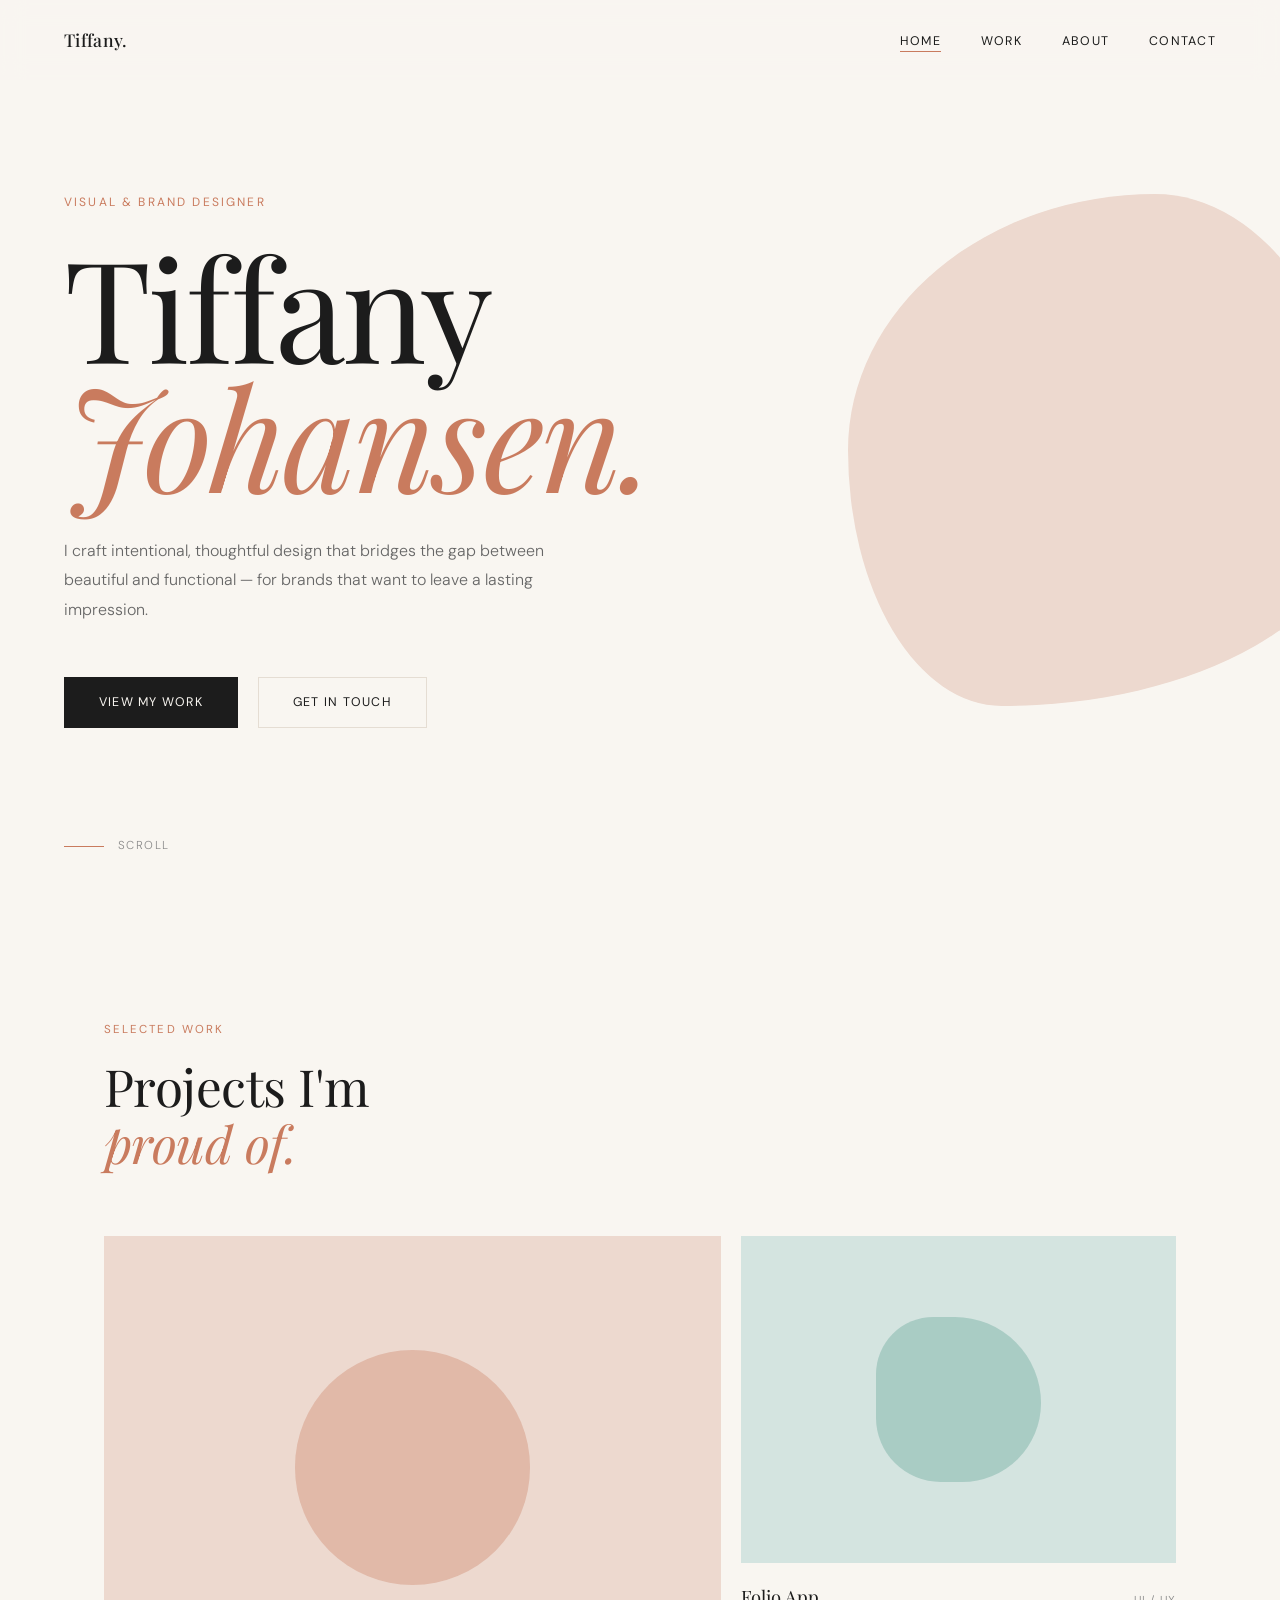
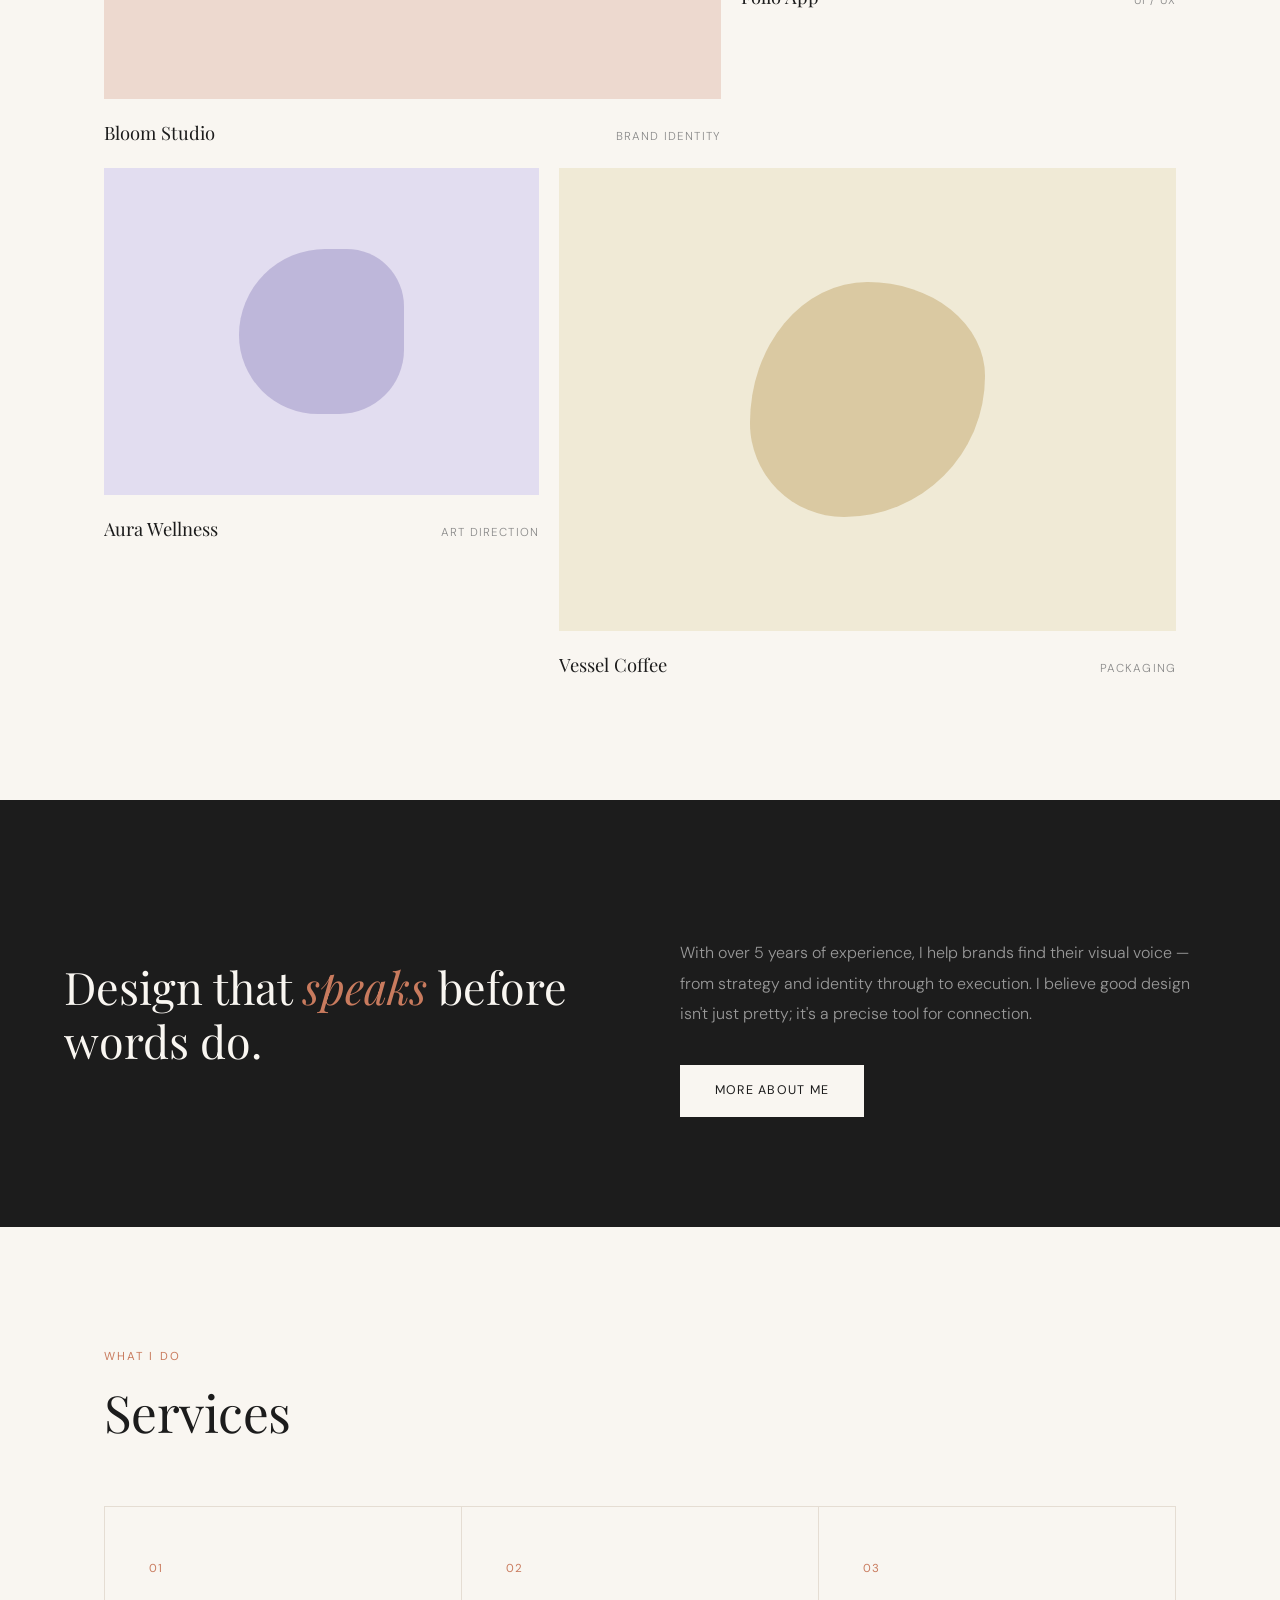
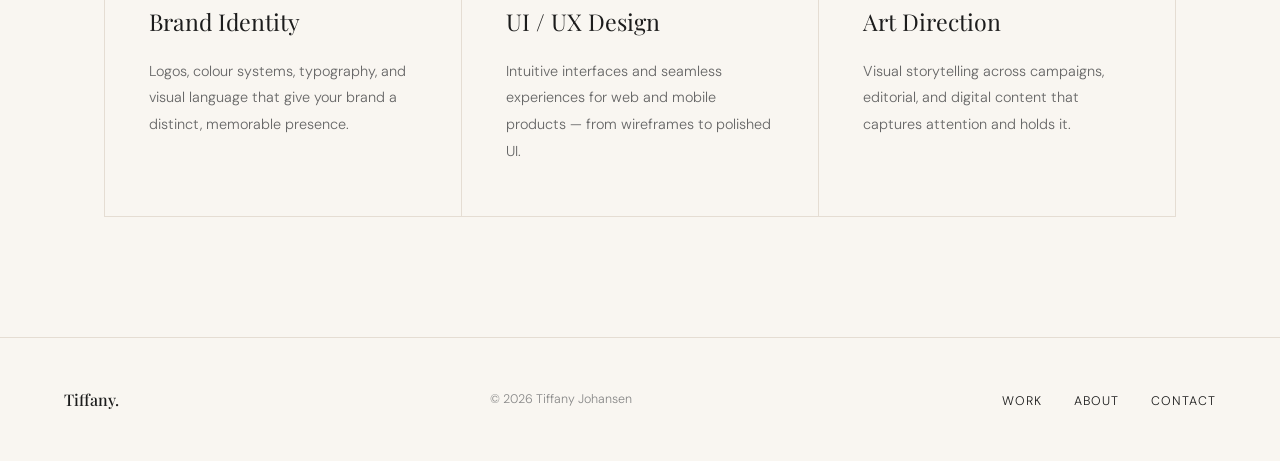
==== index.html @ bf790b62 "first commit" ====
<!DOCTYPE html>
<html lang="en">
<head>
  <meta charset="UTF-8">
  <meta name="viewport" content="width=device-width, initial-scale=1.0">
  <title>Tiffany — Designer</title>
  <link rel="preconnect" href="https://fonts.googleapis.com">
  <link rel="preconnect" href="https://fonts.gstatic.com" crossorigin>
  <link href="https://fonts.googleapis.com/css2?family=Playfair+Display:ital,wght@0,400;0,500;0,700;1,400&family=DM+Sans:opsz,wght@9..40,300;9..40,400;9..40,500&display=swap" rel="stylesheet">
  <link rel="stylesheet" href="css/style.css">
</head>
<body>

  <!-- NAV -->
  <nav>
    <a href="index.html" class="nav-logo">Tiffany.</a>
    <ul class="nav-links">
      <li><a href="index.html" class="active">Home</a></li>
      <li><a href="work.html">Work</a></li>
      <li><a href="about.html">About</a></li>
      <li><a href="contact.html">Contact</a></li>
    </ul>
  </nav>

  <!-- HERO -->
  <section class="hero">
    <span class="hero-eyebrow">Visual &amp; Brand Designer</span>
    <h1 class="hero-title">
      Tiffany<br>
      <em>Johansen.</em>
    </h1>
    <p class="hero-subtitle">
      I craft intentional, thoughtful design that bridges the gap
      between beautiful and functional — for brands that want to
      leave a lasting impression.
    </p>
    <div class="hero-cta">
      <a href="work.html" class="btn">View My Work</a>
      <a href="contact.html" class="btn btn-ghost">Get In Touch</a>
    </div>
    <div class="hero-blob" aria-hidden="true"></div>
    <div class="scroll-hint" aria-hidden="true">
      <span class="scroll-line"></span>
      Scroll
    </div>
  </section>

  <!-- FEATURED WORK -->
  <section class="section">
    <p class="section-label">Selected Work</p>
    <h2 class="section-title">
      Projects I'm<br>
      <em>proud of.</em>
    </h2>

    <div class="work-grid">

      <a href="work.html" class="work-card">
        <div class="work-card-thumb">
          <div class="thumb-inner">
            <div class="thumb-shape"></div>
          </div>
          <div class="thumb-overlay"></div>
        </div>
        <div class="work-card-info">
          <span class="work-card-name">Bloom Studio</span>
          <span class="work-card-cat">Brand Identity</span>
        </div>
      </a>

      <a href="work.html" class="work-card">
        <div class="work-card-thumb">
          <div class="thumb-inner">
            <div class="thumb-shape"></div>
          </div>
          <div class="thumb-overlay"></div>
        </div>
        <div class="work-card-info">
          <span class="work-card-name">Folio App</span>
          <span class="work-card-cat">UI / UX</span>
        </div>
      </a>

      <a href="work.html" class="work-card">
        <div class="work-card-thumb">
          <div class="thumb-inner">
            <div class="thumb-shape"></div>
          </div>
          <div class="thumb-overlay"></div>
        </div>
        <div class="work-card-info">
          <span class="work-card-name">Aura Wellness</span>
          <span class="work-card-cat">Art Direction</span>
        </div>
      </a>

      <a href="work.html" class="work-card">
        <div class="work-card-thumb">
          <div class="thumb-inner">
            <div class="thumb-shape"></div>
          </div>
          <div class="thumb-overlay"></div>
        </div>
        <div class="work-card-info">
          <span class="work-card-name">Vessel Coffee</span>
          <span class="work-card-cat">Packaging</span>
        </div>
      </a>

    </div>
  </section>

  <!-- ABOUT STRIP -->
  <div class="about-strip">
    <div class="about-strip-inner">
      <h2>Design that <em>speaks</em> before words do.</h2>
      <div>
        <p>
          With over 5 years of experience, I help brands find their visual
          voice — from strategy and identity through to execution. I believe
          good design isn't just pretty; it's a precise tool for connection.
        </p>
        <a href="about.html" class="btn">More About Me</a>
      </div>
    </div>
  </div>

  <!-- SERVICES -->
  <section class="section">
    <p class="section-label">What I Do</p>
    <h2 class="section-title">Services</h2>

    <div class="services-grid">
      <div class="service-item">
        <p class="service-num">01</p>
        <h3 class="service-name">Brand Identity</h3>
        <p class="service-desc">
          Logos, colour systems, typography, and visual language
          that give your brand a distinct, memorable presence.
        </p>
      </div>
      <div class="service-item">
        <p class="service-num">02</p>
        <h3 class="service-name">UI / UX Design</h3>
        <p class="service-desc">
          Intuitive interfaces and seamless experiences for web
          and mobile products — from wireframes to polished UI.
        </p>
      </div>
      <div class="service-item">
        <p class="service-num">03</p>
        <h3 class="service-name">Art Direction</h3>
        <p class="service-desc">
          Visual storytelling across campaigns, editorial, and
          digital content that captures attention and holds it.
        </p>
      </div>
    </div>
  </section>

  <!-- FOOTER -->
  <footer>
    <a href="index.html" class="footer-logo">Tiffany.</a>
    <span class="footer-copy">&copy; 2026 Tiffany Johansen</span>
    <ul class="footer-links">
      <li><a href="work.html">Work</a></li>
      <li><a href="about.html">About</a></li>
      <li><a href="contact.html">Contact</a></li>
    </ul>
  </footer>

</body>
</html>
---- css/style.css ----
/* =========================================
   Tiffany — Designer · Global Styles
   ========================================= */

*, *::before, *::after {
  box-sizing: border-box;
  margin: 0;
  padding: 0;
}

:root {
  --bg:           #F9F6F1;
  --text:         #1C1C1C;
  --text-muted:   #888;
  --accent:       #C97B5E;
  --accent-light: #EDD9CF;
  --border:       #E5DDD3;

  --font-serif: 'Playfair Display', Georgia, serif;
  --font-sans:  'DM Sans', system-ui, -apple-system, sans-serif;

  --nav-h: 80px;
  --max-w: 1200px;
  --pad:   clamp(24px, 5vw, 80px);
}

html { scroll-behavior: smooth; }

body {
  background: var(--bg);
  color: var(--text);
  font-family: var(--font-sans);
  font-weight: 300;
  line-height: 1.7;
  -webkit-font-smoothing: antialiased;
}

/* ---- NAVIGATION ---- */
nav {
  position: fixed;
  inset: 0 0 auto 0;
  height: var(--nav-h);
  display: flex;
  align-items: center;
  justify-content: space-between;
  padding: 0 var(--pad);
  z-index: 100;
  background: rgba(249, 246, 241, 0.9);
  backdrop-filter: blur(12px);
  -webkit-backdrop-filter: blur(12px);
  border-bottom: 1px solid transparent;
  transition: border-color 0.3s;
}

.nav-logo {
  font-family: var(--font-serif);
  font-size: 1.1rem;
  font-weight: 500;
  color: var(--text);
  text-decoration: none;
  letter-spacing: 0.02em;
}

.nav-links {
  display: flex;
  gap: 40px;
  list-style: none;
}

.nav-links a {
  color: var(--text);
  text-decoration: none;
  font-size: 0.78rem;
  font-weight: 400;
  letter-spacing: 0.1em;
  text-transform: uppercase;
  position: relative;
  padding-bottom: 3px;
}

.nav-links a::after {
  content: '';
  position: absolute;
  bottom: 0;
  left: 0;
  width: 0;
  height: 1px;
  background: var(--accent);
  transition: width 0.3s ease;
}

.nav-links a:hover::after,
.nav-links a.active::after { width: 100%; }

/* ---- HERO ---- */
.hero {
  min-height: 100vh;
  display: flex;
  flex-direction: column;
  justify-content: center;
  padding: calc(var(--nav-h) + 40px) var(--pad) 100px;
  position: relative;
  overflow: hidden;
}

.hero-eyebrow {
  font-size: 0.75rem;
  letter-spacing: 0.18em;
  text-transform: uppercase;
  color: var(--accent);
  margin-bottom: 28px;
  font-weight: 400;
  animation: fadeInUp 0.8s ease both;
  animation-delay: 0.15s;
}

.hero-title {
  font-family: var(--font-serif);
  font-size: clamp(4.5rem, 11vw, 10rem);
  font-weight: 400;
  line-height: 0.92;
  letter-spacing: -0.02em;
  margin-bottom: 36px;
  animation: fadeInUp 0.8s ease both;
  animation-delay: 0.3s;
}

.hero-title em {
  font-style: italic;
  color: var(--accent);
}

.hero-subtitle {
  max-width: 480px;
  font-size: 1rem;
  color: #666;
  line-height: 1.85;
  margin-bottom: 52px;
  animation: fadeInUp 0.8s ease both;
  animation-delay: 0.45s;
}

.hero-cta {
  display: flex;
  gap: 20px;
  align-items: center;
  animation: fadeInUp 0.8s ease both;
  animation-delay: 0.6s;
}

/* ---- BUTTONS ---- */
.btn {
  display: inline-block;
  padding: 14px 34px;
  background: var(--text);
  color: var(--bg);
  text-decoration: none;
  font-size: 0.78rem;
  font-weight: 400;
  letter-spacing: 0.1em;
  text-transform: uppercase;
  transition: background 0.25s ease, color 0.25s ease, transform 0.2s ease;
  border: 1px solid var(--text);
}

.btn:hover {
  background: var(--accent);
  border-color: var(--accent);
  transform: translateY(-1px);
}

.btn-ghost {
  background: transparent;
  color: var(--text);
  border: 1px solid var(--border);
}

.btn-ghost:hover {
  background: var(--text);
  color: var(--bg);
  border-color: var(--text);
}

/* ---- HERO BLOB ---- */
.hero-blob {
  position: absolute;
  right: -80px;
  top: 50%;
  transform: translateY(-50%);
  width: clamp(300px, 40vw, 560px);
  aspect-ratio: 1;
  background: var(--accent-light);
  border-radius: 60% 40% 70% 30% / 50% 60% 40% 50%;
  animation: morph 12s ease-in-out infinite, fadeIn 1.2s ease both 0.8s;
  opacity: 0;
  z-index: -1;
}

.scroll-hint {
  position: absolute;
  bottom: 44px;
  left: var(--pad);
  display: flex;
  align-items: center;
  gap: 14px;
  font-size: 0.72rem;
  letter-spacing: 0.12em;
  text-transform: uppercase;
  color: var(--text-muted);
  animation: fadeIn 1s ease both;
  animation-delay: 1.1s;
}

.scroll-line {
  width: 40px;
  height: 1px;
  background: var(--accent);
  animation: pulseWidth 2s ease-in-out infinite;
}

/* ---- SECTION BASE ---- */
.section {
  padding: 120px var(--pad);
  max-width: var(--max-w);
  margin: 0 auto;
}

.section-label {
  font-size: 0.72rem;
  letter-spacing: 0.18em;
  text-transform: uppercase;
  color: var(--accent);
  margin-bottom: 18px;
  font-weight: 400;
}

.section-title {
  font-family: var(--font-serif);
  font-size: clamp(2.2rem, 4vw, 3.6rem);
  font-weight: 400;
  line-height: 1.12;
  letter-spacing: -0.01em;
  margin-bottom: 64px;
}

.section-title em {
  font-style: italic;
  color: var(--accent);
}

/* ---- FEATURED WORK GRID ---- */
.work-grid {
  display: grid;
  grid-template-columns: repeat(12, 1fr);
  gap: 20px;
}

.work-card {
  display: block;
  text-decoration: none;
  color: var(--text);
  overflow: hidden;
}

.work-card:nth-child(1) { grid-column: span 7; }
.work-card:nth-child(2) { grid-column: span 5; }
.work-card:nth-child(3) { grid-column: span 5; }
.work-card:nth-child(4) { grid-column: span 7; }

.work-card-thumb {
  aspect-ratio: 4 / 3;
  width: 100%;
  overflow: hidden;
  position: relative;
}

.work-card:nth-child(1) .work-card-thumb { background: #EDD9CF; }
.work-card:nth-child(2) .work-card-thumb { background: #D4E4E0; }
.work-card:nth-child(3) .work-card-thumb { background: #E2DDF0; }
.work-card:nth-child(4) .work-card-thumb { background: #F0EAD6; }

.thumb-inner {
  position: absolute;
  inset: 0;
  display: flex;
  align-items: center;
  justify-content: center;
  transition: transform 0.5s cubic-bezier(0.25, 0.46, 0.45, 0.94);
}

.work-card:hover .thumb-inner { transform: scale(1.05); }

.thumb-shape {
  width: 38%;
  aspect-ratio: 1;
  opacity: 0.35;
}

.work-card:nth-child(1) .thumb-shape { background: var(--accent);       border-radius: 50%; }
.work-card:nth-child(2) .thumb-shape { background: #5A9E8F;              border-radius: 40% 60% 55% 45%; }
.work-card:nth-child(3) .thumb-shape { background: #7B6FB0;              border-radius: 60% 40% 45% 55%; }
.work-card:nth-child(4) .thumb-shape { background: #B08A40;              border-radius: 50% 50% 60% 40% / 60% 40% 60% 40%; }

.thumb-overlay {
  position: absolute;
  inset: 0;
  background: rgba(28, 28, 28, 0);
  transition: background 0.4s ease;
}

.work-card:hover .thumb-overlay { background: rgba(28, 28, 28, 0.08); }

.work-card-info {
  padding: 18px 0 0;
  display: flex;
  justify-content: space-between;
  align-items: baseline;
}

.work-card-name {
  font-family: var(--font-serif);
  font-size: 1.15rem;
  font-weight: 400;
}

.work-card-cat {
  font-size: 0.72rem;
  letter-spacing: 0.1em;
  text-transform: uppercase;
  color: var(--text-muted);
}

/* ---- ABOUT STRIP (home) ---- */
.about-strip {
  background: var(--text);
  color: var(--bg);
  padding: 110px var(--pad);
}

.about-strip-inner {
  max-width: var(--max-w);
  margin: 0 auto;
  display: grid;
  grid-template-columns: 1fr 1fr;
  gap: 80px;
  align-items: center;
}

.about-strip h2 {
  font-family: var(--font-serif);
  font-size: clamp(2rem, 3.5vw, 3rem);
  font-weight: 400;
  line-height: 1.2;
}

.about-strip h2 em {
  font-style: italic;
  color: var(--accent);
}

.about-strip p {
  color: #999;
  line-height: 1.9;
  margin: 28px 0 36px;
}

.about-strip .btn {
  background: var(--bg);
  color: var(--text);
  border-color: var(--bg);
}

.about-strip .btn:hover {
  background: var(--accent);
  color: var(--bg);
  border-color: var(--accent);
}

/* ---- SERVICES ---- */
.services-grid {
  display: grid;
  grid-template-columns: repeat(3, 1fr);
  gap: 1px;
  background: var(--border);
  border: 1px solid var(--border);
}

.service-item {
  background: var(--bg);
  padding: 52px 44px;
  transition: background 0.3s ease;
}

.service-item:hover { background: var(--accent-light); }

.service-num {
  font-size: 0.72rem;
  color: var(--accent);
  letter-spacing: 0.12em;
  margin-bottom: 24px;
  font-weight: 400;
}

.service-name {
  font-family: var(--font-serif);
  font-size: 1.45rem;
  font-weight: 400;
  margin-bottom: 16px;
}

.service-desc {
  font-size: 0.9rem;
  color: #666;
  line-height: 1.85;
}

/* ---- FOOTER ---- */
footer {
  padding: 48px var(--pad);
  border-top: 1px solid var(--border);
  display: flex;
  justify-content: space-between;
  align-items: center;
  flex-wrap: wrap;
  gap: 20px;
}

.footer-logo {
  font-family: var(--font-serif);
  font-size: 1rem;
  font-weight: 500;
  color: var(--text);
  text-decoration: none;
}

.footer-copy {
  font-size: 0.78rem;
  color: var(--text-muted);
}

.footer-links {
  display: flex;
  gap: 32px;
  list-style: none;
}

.footer-links a {
  color: var(--text);
  text-decoration: none;
  font-size: 0.78rem;
  letter-spacing: 0.08em;
  text-transform: uppercase;
  transition: color 0.2s;
}

.footer-links a:hover { color: var(--accent); }

/* ---- PAGE HEADER (inner pages) ---- */
.page-header {
  padding: calc(var(--nav-h) + 80px) var(--pad) 72px;
  border-bottom: 1px solid var(--border);
}

.page-header-inner {
  max-width: var(--max-w);
  margin: 0 auto;
}

.page-header-label {
  font-size: 0.72rem;
  letter-spacing: 0.18em;
  text-transform: uppercase;
  color: var(--accent);
  margin-bottom: 18px;
}

.page-header-title {
  font-family: var(--font-serif);
  font-size: clamp(3rem, 7vw, 5.5rem);
  font-weight: 400;
  line-height: 1.0;
  letter-spacing: -0.02em;
}

.page-header-title em {
  font-style: italic;
  color: var(--accent);
}

/* ---- WORK PAGE ---- */
.work-full-section {
  padding: 80px var(--pad) 120px;
  max-width: var(--max-w);
  margin: 0 auto;
}

.work-full-grid {
  display: grid;
  grid-template-columns: repeat(12, 1fr);
  gap: 20px;
}

.work-full-card {
  display: block;
  text-decoration: none;
  color: var(--text);
}

.work-full-card:nth-child(1)  { grid-column: span 7; }
.work-full-card:nth-child(2)  { grid-column: span 5; }
.work-full-card:nth-child(3)  { grid-column: span 4; }
.work-full-card:nth-child(4)  { grid-column: span 8; }
.work-full-card:nth-child(5)  { grid-column: span 6; }
.work-full-card:nth-child(6)  { grid-column: span 6; }

.work-full-card .work-card-thumb { aspect-ratio: 4 / 3; }

.work-full-card:nth-child(1) .work-card-thumb  { background: #EDD9CF; }
.work-full-card:nth-child(2) .work-card-thumb  { background: #D4E4E0; }
.work-full-card:nth-child(3) .work-card-thumb  { background: #E2DDF0; }
.work-full-card:nth-child(4) .work-card-thumb  { background: #F0EAD6; }
.work-full-card:nth-child(5) .work-card-thumb  { background: #DCE8D4; }
.work-full-card:nth-child(6) .work-card-thumb  { background: #F0D6D6; }

.work-full-card:nth-child(1) .thumb-shape  { background: var(--accent);  border-radius: 50%; }
.work-full-card:nth-child(2) .thumb-shape  { background: #5A9E8F;         border-radius: 40% 60% 55% 45%; }
.work-full-card:nth-child(3) .thumb-shape  { background: #7B6FB0;         border-radius: 60% 40% 45% 55%; }
.work-full-card:nth-child(4) .thumb-shape  { background: #B08A40;         border-radius: 50% 50% 60% 40%; }
.work-full-card:nth-child(5) .thumb-shape  { background: #5A8F5A;         border-radius: 45% 55% 50% 50%; }
.work-full-card:nth-child(6) .thumb-shape  { background: #B05A5A;         border-radius: 55% 45% 40% 60%; }

.work-filter {
  display: flex;
  gap: 8px;
  margin-bottom: 56px;
  flex-wrap: wrap;
}

.filter-btn {
  padding: 8px 22px;
  border: 1px solid var(--border);
  background: transparent;
  color: var(--text);
  font-family: var(--font-sans);
  font-size: 0.78rem;
  letter-spacing: 0.08em;
  text-transform: uppercase;
  cursor: pointer;
  transition: all 0.2s;
  font-weight: 400;
}

.filter-btn.active,
.filter-btn:hover {
  background: var(--text);
  color: var(--bg);
  border-color: var(--text);
}

/* ---- ABOUT PAGE ---- */
.about-layout {
  display: grid;
  grid-template-columns: 1fr 1fr;
  gap: 100px;
  padding: 100px var(--pad);
  max-width: var(--max-w);
  margin: 0 auto;
  align-items: start;
}

.about-visual {
  position: sticky;
  top: calc(var(--nav-h) + 40px);
}

.about-photo {
  aspect-ratio: 3 / 4;
  background: var(--accent-light);
  border-radius: 2px;
  position: relative;
  overflow: hidden;
}

.about-photo-inner {
  position: absolute;
  inset: 0;
  display: flex;
  align-items: center;
  justify-content: center;
}

.about-photo-shape {
  width: 55%;
  aspect-ratio: 1;
  background: var(--accent);
  border-radius: 30% 70% 60% 40% / 50% 40% 60% 50%;
  opacity: 0.22;
  animation: morph 14s ease-in-out infinite;
}

.about-photo-label {
  position: absolute;
  bottom: 28px;
  left: 28px;
  font-family: var(--font-serif);
  font-size: 1.1rem;
  font-style: italic;
  color: var(--accent);
}

.about-text h2 {
  font-family: var(--font-serif);
  font-size: clamp(1.8rem, 3vw, 2.6rem);
  font-weight: 400;
  line-height: 1.2;
  margin-bottom: 28px;
}

.about-text h2 em {
  font-style: italic;
  color: var(--accent);
}

.about-text p {
  color: #555;
  line-height: 1.9;
  margin-bottom: 22px;
  font-size: 0.98rem;
}

.divider {
  width: 40px;
  height: 1px;
  background: var(--accent);
  margin: 40px 0;
}

.skills-list { margin-top: 8px; }

.skill-row {
  display: flex;
  justify-content: space-between;
  align-items: center;
  padding: 16px 0;
  border-bottom: 1px solid var(--border);
  font-size: 0.9rem;
}

.skill-row:first-child { border-top: 1px solid var(--border); }

.skill-name { font-weight: 400; }

.skill-tag {
  font-size: 0.68rem;
  letter-spacing: 0.1em;
  text-transform: uppercase;
  color: var(--accent);
  border: 1px solid var(--accent-light);
  padding: 3px 10px;
}

.values-grid {
  display: grid;
  grid-template-columns: 1fr 1fr;
  gap: 24px;
  margin-top: 40px;
}

.value-item {
  padding: 24px;
  border: 1px solid var(--border);
  transition: border-color 0.2s, background 0.2s;
}

.value-item:hover {
  border-color: var(--accent);
  background: var(--accent-light);
}

.value-title {
  font-family: var(--font-serif);
  font-size: 1.05rem;
  margin-bottom: 8px;
}

.value-desc {
  font-size: 0.85rem;
  color: #666;
  line-height: 1.7;
}

/* ---- CONTACT PAGE ---- */
.contact-layout {
  display: grid;
  grid-template-columns: 1fr 1fr;
  gap: 100px;
  padding: 100px var(--pad);
  max-width: var(--max-w);
  margin: 0 auto;
  align-items: start;
}

.contact-text h2 {
  font-family: var(--font-serif);
  font-size: clamp(2rem, 3.5vw, 2.8rem);
  font-weight: 400;
  line-height: 1.2;
  margin-bottom: 28px;
}

.contact-text h2 em {
  font-style: italic;
  color: var(--accent);
}

.contact-text p {
  color: #555;
  line-height: 1.9;
  font-size: 0.98rem;
  margin-bottom: 52px;
}

.contact-links {
  list-style: none;
  display: flex;
  flex-direction: column;
  gap: 0;
  border-top: 1px solid var(--border);
}

.contact-links li {
  border-bottom: 1px solid var(--border);
}

.contact-links li a {
  display: flex;
  align-items: center;
  gap: 20px;
  padding: 22px 0;
  color: var(--text);
  text-decoration: none;
  font-size: 0.98rem;
  transition: color 0.2s, padding-left 0.25s;
}

.contact-links li a:hover {
  color: var(--accent);
  padding-left: 8px;
}

.link-label {
  font-size: 0.68rem;
  letter-spacing: 0.12em;
  text-transform: uppercase;
  color: var(--text-muted);
  width: 80px;
  flex-shrink: 0;
  transition: color 0.2s;
}

.contact-links li a:hover .link-label { color: var(--accent); }

.contact-visual {
  position: sticky;
  top: calc(var(--nav-h) + 40px);
  aspect-ratio: 1;
  background: var(--accent-light);
  border-radius: 2px;
  overflow: hidden;
  display: flex;
  align-items: center;
  justify-content: center;
}

.contact-visual-word {
  font-family: var(--font-serif);
  font-size: clamp(4rem, 8vw, 7rem);
  font-weight: 400;
  font-style: italic;
  color: var(--accent);
  opacity: 0.35;
  text-align: center;
  line-height: 1.1;
  padding: 40px;
  user-select: none;
}

/* ---- ANIMATIONS ---- */
@keyframes fadeInUp {
  from { opacity: 0; transform: translateY(28px); }
  to   { opacity: 1; transform: translateY(0); }
}

@keyframes fadeIn {
  from { opacity: 0; }
  to   { opacity: 1; }
}

@keyframes morph {
  0%,100% { border-radius: 60% 40% 70% 30% / 50% 60% 40% 50%; }
  25%     { border-radius: 40% 60% 30% 70% / 60% 40% 60% 40%; }
  50%     { border-radius: 50% 50% 60% 40% / 40% 70% 30% 60%; }
  75%     { border-radius: 70% 30% 50% 50% / 50% 40% 60% 50%; }
}

@keyframes pulseWidth {
  0%,100% { width: 40px; }
  50%     { width: 64px; }
}

/* ---- RESPONSIVE ---- */
@media (max-width: 900px) {
  .work-card:nth-child(n)     { grid-column: span 12; }
  .work-full-card:nth-child(n){ grid-column: span 12; }
  .services-grid              { grid-template-columns: 1fr; }
  .about-strip-inner          { grid-template-columns: 1fr; gap: 40px; }
  .about-layout               { grid-template-columns: 1fr; }
  .about-visual               { position: static; }
  .contact-layout             { grid-template-columns: 1fr; }
  .contact-visual             { display: none; }
  .nav-links                  { gap: 24px; }
}

@media (max-width: 600px) {
  .hero-title { font-size: clamp(3.5rem, 18vw, 5rem); }
  .hero-blob  { display: none; }
  footer      { flex-direction: column; align-items: flex-start; gap: 12px; }
  .footer-links { gap: 20px; }
}
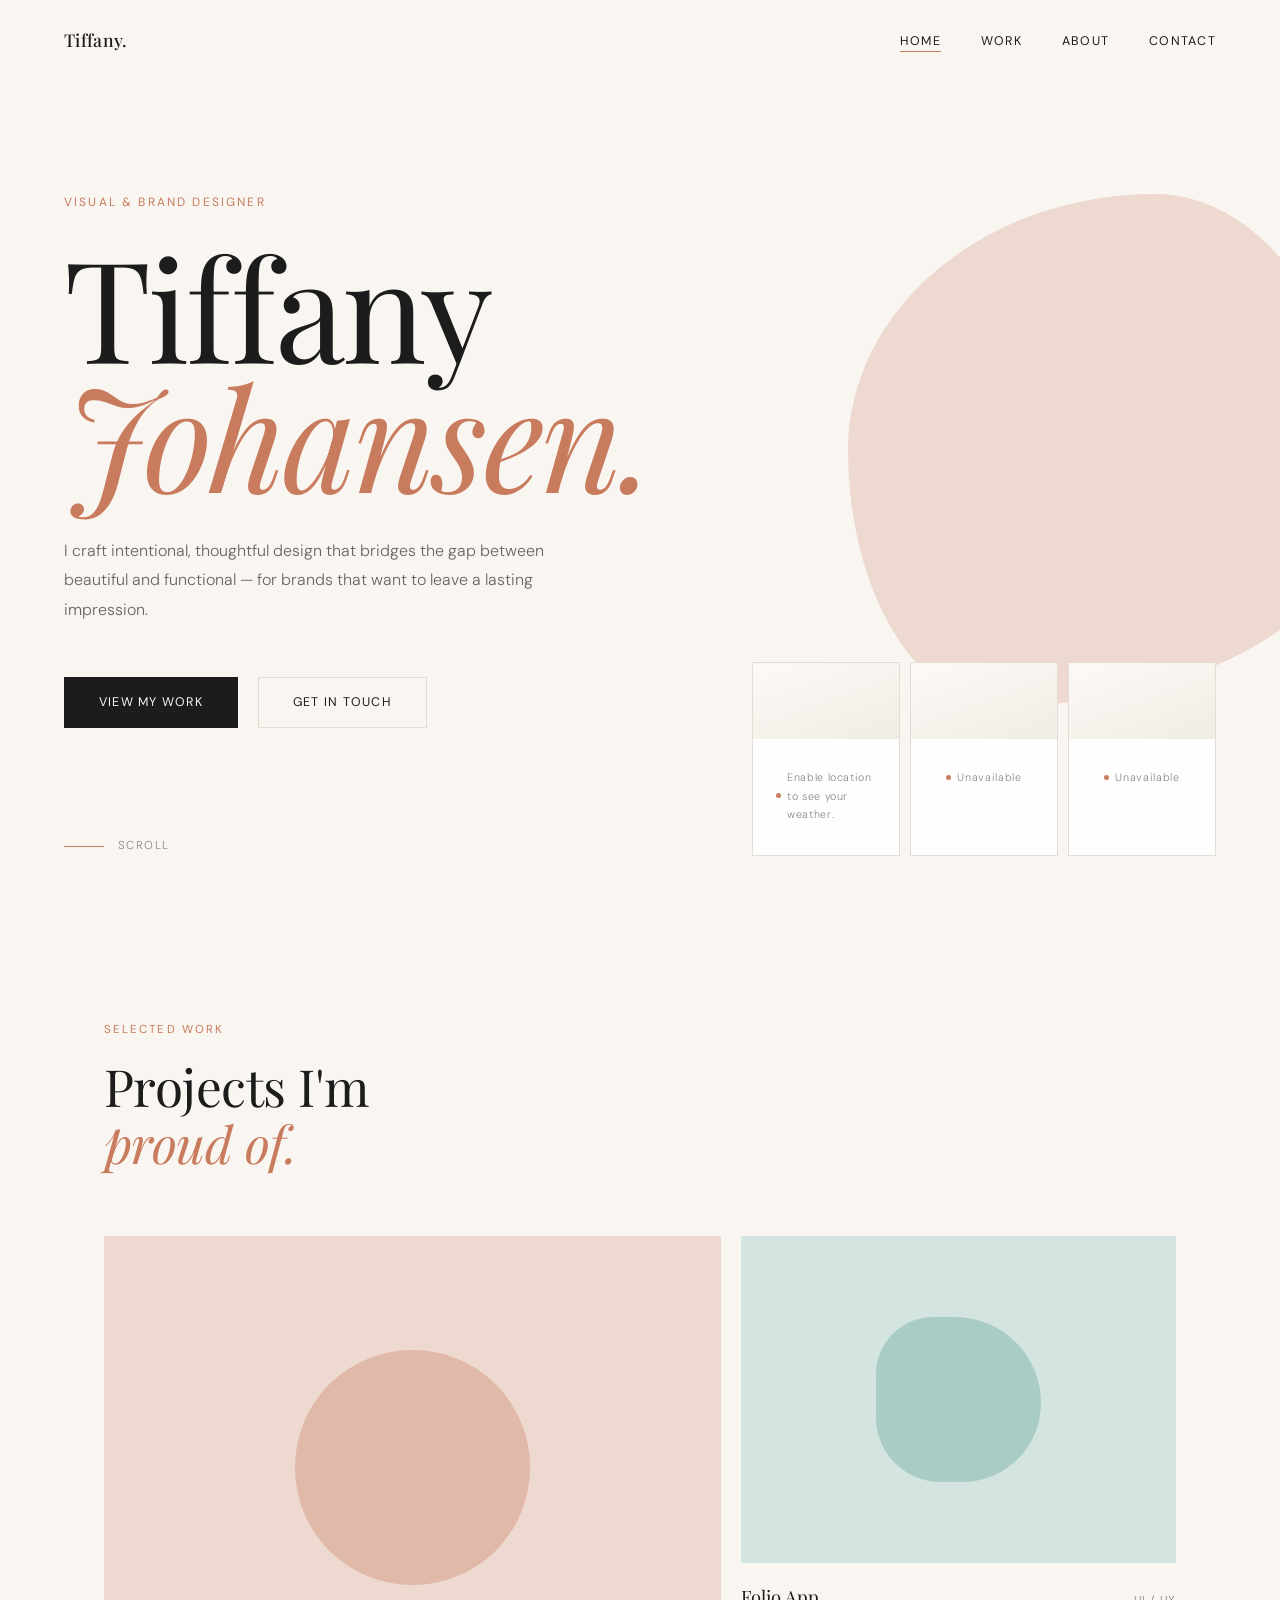
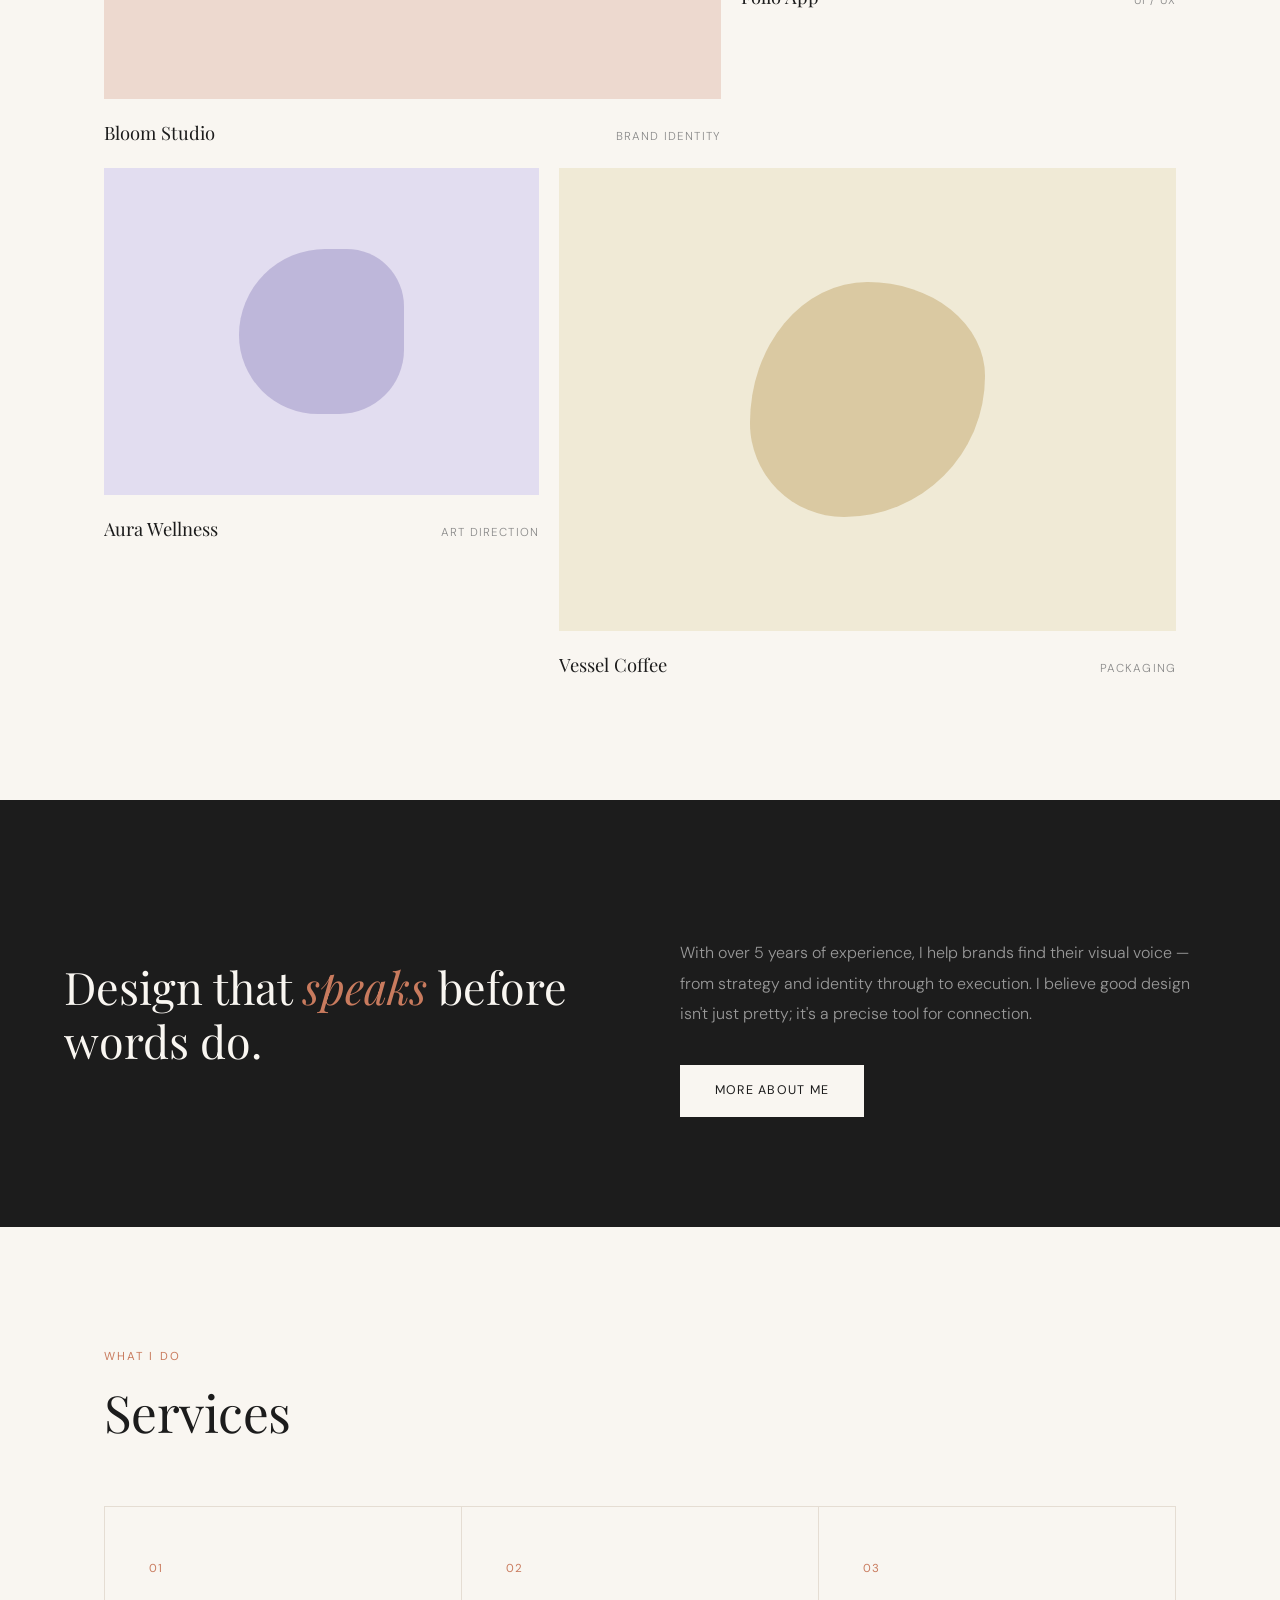
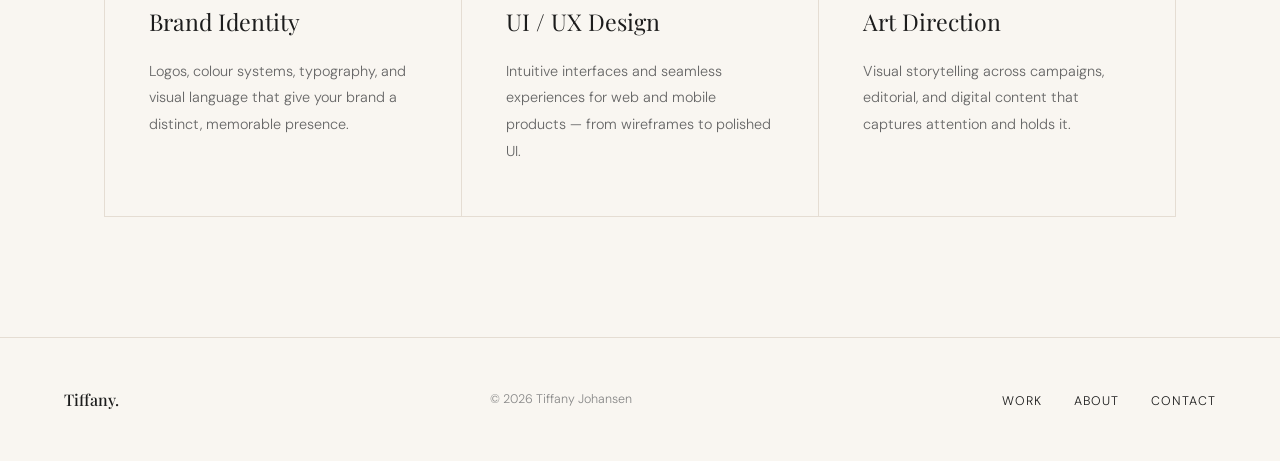
==== commit 034fc348: "Add weather cluster feature with dynamic weather cards" ====
--- a/index.html
+++ b/index.html
@@ -8,6 +8,303 @@
   <link rel="preconnect" href="https://fonts.gstatic.com" crossorigin>
   <link href="https://fonts.googleapis.com/css2?family=Playfair+Display:ital,wght@0,400;0,500;0,700;1,400&family=DM+Sans:opsz,wght@9..40,300;9..40,400;9..40,500&display=swap" rel="stylesheet">
   <link rel="stylesheet" href="css/style.css">
+  <style>
+    /* ─── WEATHER CLUSTER ─── */
+    .weather-cluster {
+      position: absolute;
+      bottom: 44px;
+      right: var(--pad);
+      display: flex;
+      gap: 10px;
+      z-index: 2;
+    }
+
+    .weather-card {
+      background: rgba(255, 255, 255, 0.88);
+      backdrop-filter: blur(12px);
+      -webkit-backdrop-filter: blur(12px);
+      border: 1px solid var(--border);
+      width: 148px;
+      flex-shrink: 0;
+      overflow: hidden;
+      animation: fadeInUp 0.7s ease both;
+    }
+
+    .weather-cluster .weather-card:nth-child(1) { animation-delay: 1.20s; }
+    .weather-cluster .weather-card:nth-child(2) { animation-delay: 1.38s; }
+    .weather-cluster .weather-card:nth-child(3) { animation-delay: 1.55s; }
+
+    /* ─── SCENE ─── */
+    .wx-scene {
+      height: 76px;
+      position: relative;
+      overflow: hidden;
+      background: linear-gradient(160deg, #fdf9f5 0%, #f0ece5 100%);
+      transition: background 0.8s ease;
+    }
+
+    .wx-clear         .wx-scene { background: linear-gradient(160deg, #fff8e7 0%, #ffdb6e 100%); }
+    .wx-mainly-clear  .wx-scene { background: linear-gradient(160deg, #fff8e7 0%, #dff0ff 100%); }
+    .wx-partly-cloudy .wx-scene { background: linear-gradient(160deg, #eef5ff 0%, #d4e8ff 100%); }
+    .wx-overcast      .wx-scene { background: linear-gradient(160deg, #dedede 0%, #c4c4c4 100%); }
+    .wx-fog           .wx-scene { background: linear-gradient(160deg, #e2e2da 0%, #d4d4cc 100%); }
+    .wx-drizzle       .wx-scene { background: linear-gradient(160deg, #ddeeff 0%, #c0d8f4 100%); }
+    .wx-rain          .wx-scene { background: linear-gradient(160deg, #bcd4ec 0%, #9cbcd8 100%); }
+    .wx-heavy-rain    .wx-scene { background: linear-gradient(160deg, #9cb4cc 0%, #7c9cb8 100%); }
+    .wx-snow          .wx-scene { background: linear-gradient(160deg, #eaf4ff 0%, #d2e8ff 100%); }
+    .wx-heavy-snow    .wx-scene { background: linear-gradient(160deg, #dceeff 0%, #c0dcff 100%); }
+    .wx-thunder       .wx-scene { background: linear-gradient(160deg, #565664 0%, #3c3c4a 100%); }
+    .wx-freezing      .wx-scene { background: linear-gradient(160deg, #d8ecff 0%, #c0d8f4 100%); }
+
+    /* ─── DATA AREA ─── */
+    .wx-data { padding: 10px 13px 13px; }
+
+    .weather-temp {
+      font-family: var(--font-serif);
+      font-size: 1.85rem;
+      font-weight: 400;
+      line-height: 1;
+      color: var(--text);
+      letter-spacing: -0.02em;
+    }
+    .weather-unit {
+      font-family: var(--font-sans);
+      font-size: 0.8rem;
+      font-weight: 300;
+      color: var(--accent);
+      vertical-align: super;
+      margin-left: 1px;
+    }
+    .weather-condition {
+      font-size: 0.62rem;
+      letter-spacing: 0.09em;
+      text-transform: uppercase;
+      color: var(--text-muted);
+      margin-top: 5px;
+      white-space: nowrap;
+      overflow: hidden;
+      text-overflow: ellipsis;
+    }
+    .weather-location {
+      font-family: var(--font-serif);
+      font-style: italic;
+      font-size: 0.78rem;
+      color: var(--accent);
+      margin-top: 2px;
+      white-space: nowrap;
+      overflow: hidden;
+      text-overflow: ellipsis;
+    }
+    .weather-status {
+      font-size: 0.67rem;
+      color: var(--text-muted);
+      letter-spacing: 0.06em;
+      display: flex;
+      align-items: center;
+      gap: 6px;
+      justify-content: center;
+      padding: 19px 10px;
+    }
+    .weather-dot {
+      width: 5px; height: 5px;
+      border-radius: 50%;
+      background: var(--accent);
+      animation: wdot 1.4s ease-in-out infinite;
+      flex-shrink: 0;
+    }
+
+    /* ─── ALL SCENE ELEMENTS HIDDEN BY DEFAULT ─── */
+    .wx-sun, .wx-cloud, .wx-drop,
+    .wx-flake, .wx-fog, .wx-bolt, .wx-flash {
+      display: none;
+      position: absolute;
+    }
+
+    /* ══  CLEAR ══ */
+    .wx-clear .wx-sun { display: block; }
+    .wx-sun { width: 34px; height: 34px; top: 50%; left: 50%; transform: translate(-50%,-50%); }
+    .wx-sun-core {
+      width: 22px; height: 22px; border-radius: 50%; background: #FFBF3C;
+      position: absolute; top: 50%; left: 50%; transform: translate(-50%,-50%);
+      box-shadow: 0 0 0 4px rgba(255,191,60,.28), 0 0 0 9px rgba(255,191,60,.13), 0 0 16px 6px rgba(255,191,60,.18);
+      animation: sunGlow 2.5s ease-in-out infinite;
+    }
+    .wx-sun-ring {
+      width: 52px; height: 52px; border-radius: 50%;
+      border: 1.5px dashed rgba(255,191,60,.48);
+      position: absolute; top: 50%; left: 50%; transform: translate(-50%,-50%);
+      animation: spinSun 10s linear infinite;
+    }
+
+    /* ══  MAINLY CLEAR ══ */
+    .wx-mainly-clear .wx-sun,
+    .wx-mainly-clear .wx-c1 { display: block; }
+    .wx-mainly-clear .wx-sun { top: 36%; left: 26%; width: 28px; height: 28px; transform: translate(-50%,-50%); }
+    .wx-mainly-clear .wx-sun .wx-sun-core { width: 18px; height: 18px; }
+    .wx-mainly-clear .wx-sun .wx-sun-ring { width: 42px; height: 42px; }
+
+    /* ══  PARTLY CLOUDY ══ */
+    .wx-partly-cloudy .wx-sun,
+    .wx-partly-cloudy .wx-c1,
+    .wx-partly-cloudy .wx-c2 { display: block; }
+    .wx-partly-cloudy .wx-sun { top: 30%; left: 24%; width: 24px; height: 24px; transform: translate(-50%,-50%); opacity: 0.8; }
+    .wx-partly-cloudy .wx-sun .wx-sun-core { width: 16px; height: 16px; }
+    .wx-partly-cloudy .wx-sun .wx-sun-ring { width: 36px; height: 36px; }
+
+    /* ══  OVERCAST ══ */
+    .wx-overcast .wx-c1,
+    .wx-overcast .wx-c2,
+    .wx-overcast .wx-c3 { display: block; background: rgba(148,150,158,.88); }
+
+    /* ══  FOG ══ */
+    .wx-fog .wx-fg1, .wx-fog .wx-fg2,
+    .wx-fog .wx-fg3, .wx-fog .wx-fg4 { display: block; }
+
+    /* ══  DRIZZLE ══ */
+    .wx-drizzle .wx-c1,
+    .wx-drizzle .wx-dr1, .wx-drizzle .wx-dr2,
+    .wx-drizzle .wx-dr3, .wx-drizzle .wx-dr4 { display: block; }
+    .wx-drizzle .wx-drop { animation-duration: 1.7s; opacity: 0.55; height: 6px; }
+
+    /* ══  RAIN ══ */
+    .wx-rain .wx-c1, .wx-rain .wx-c2,
+    .wx-rain .wx-dr1, .wx-rain .wx-dr2, .wx-rain .wx-dr3,
+    .wx-rain .wx-dr4, .wx-rain .wx-dr5, .wx-rain .wx-dr6,
+    .wx-rain .wx-dr7 { display: block; }
+
+    /* ══  HEAVY RAIN ══ */
+    .wx-heavy-rain .wx-c1, .wx-heavy-rain .wx-c2,
+    .wx-heavy-rain .wx-dr1, .wx-heavy-rain .wx-dr2, .wx-heavy-rain .wx-dr3,
+    .wx-heavy-rain .wx-dr4, .wx-heavy-rain .wx-dr5, .wx-heavy-rain .wx-dr6,
+    .wx-heavy-rain .wx-dr7, .wx-heavy-rain .wx-dr8 { display: block; }
+    .wx-heavy-rain .wx-drop { animation-duration: 0.52s; height: 11px; width: 2px; opacity: 0.88; background: rgba(70,110,180,.88); }
+
+    /* ══  SNOW ══ */
+    .wx-snow .wx-c1,
+    .wx-snow .wx-fl1, .wx-snow .wx-fl2, .wx-snow .wx-fl3,
+    .wx-snow .wx-fl4, .wx-snow .wx-fl5, .wx-snow .wx-fl6 { display: block; }
+
+    /* ══  HEAVY SNOW ══ */
+    .wx-heavy-snow .wx-c1, .wx-heavy-snow .wx-c2,
+    .wx-heavy-snow .wx-fl1, .wx-heavy-snow .wx-fl2, .wx-heavy-snow .wx-fl3,
+    .wx-heavy-snow .wx-fl4, .wx-heavy-snow .wx-fl5, .wx-heavy-snow .wx-fl6 { display: block; }
+    .wx-heavy-snow .wx-dr1,
+    .wx-heavy-snow .wx-dr2 { display: block; opacity: 0.32; animation-duration: 1.4s; height: 5px; }
+
+    /* ══  THUNDERSTORM ══ */
+    .wx-thunder .wx-c1, .wx-thunder .wx-c2,
+    .wx-thunder .wx-bolt, .wx-thunder .wx-flash,
+    .wx-thunder .wx-dr1, .wx-thunder .wx-dr2, .wx-thunder .wx-dr3 { display: block; }
+    .wx-thunder .wx-c1,
+    .wx-thunder .wx-c2 { background: rgba(58,60,72,.92); }
+    .wx-thunder .wx-drop { background: rgba(90,120,175,.7); animation-duration: 0.7s; }
+
+    /* ══  FREEZING ══ */
+    .wx-freezing .wx-c1,
+    .wx-freezing .wx-dr1, .wx-freezing .wx-dr2, .wx-freezing .wx-dr3,
+    .wx-freezing .wx-fl1, .wx-freezing .wx-fl2, .wx-freezing .wx-fl3 { display: block; }
+    .wx-freezing .wx-drop  { animation-duration: 1.1s; background: rgba(120,158,210,.7); }
+    .wx-freezing .wx-flake { animation-duration: 2.2s; background: rgba(158,196,238,.85); }
+
+    /* ─── CLOUD SHAPES ─── */
+    .wx-cloud { height: 16px; border-radius: 30px; background: rgba(234,234,234,.95); }
+    .wx-cloud::before,
+    .wx-cloud::after { content: ''; position: absolute; background: inherit; border-radius: 50%; }
+
+    .wx-c1 { width: 52px; top: 32px; left: 36px; animation: driftA 6s ease-in-out infinite; }
+    .wx-c1::before { width: 22px; height: 22px; top: -12px; left: 8px; }
+    .wx-c1::after  { width: 16px; height: 16px; top: -8px;  left: 26px; }
+
+    .wx-c2 { width: 40px; top: 12px; left: 68px; background: rgba(218,218,218,.9); animation: driftB 8s ease-in-out infinite; }
+    .wx-c2::before { width: 18px; height: 18px; top: -10px; left: 6px; }
+    .wx-c2::after  { width: 13px; height: 13px; top: -7px;  left: 20px; }
+
+    .wx-c3 { width: 58px; top: 40px; left: 12px; background: rgba(206,206,206,.95); animation: driftC 7s ease-in-out 0.8s infinite; }
+    .wx-c3::before { width: 26px; height: 26px; top: -14px; left: 10px; }
+    .wx-c3::after  { width: 18px; height: 18px; top: -10px; left: 30px; }
+
+    /* ─── RAIN DROPS ─── */
+    .wx-drop { width: 1.5px; height: 9px; background: rgba(100,148,210,.72); border-radius: 1px; top: 0; animation: fallDrop 0.9s linear infinite; }
+    .wx-dr1 { left: 16px; animation-delay: 0s; }
+    .wx-dr2 { left: 31px; animation-delay: 0.13s; }
+    .wx-dr3 { left: 50px; animation-delay: 0.28s; }
+    .wx-dr4 { left: 65px; animation-delay: 0.07s; }
+    .wx-dr5 { left: 82px; animation-delay: 0.21s; }
+    .wx-dr6 { left: 26px; animation-delay: 0.42s; }
+    .wx-dr7 { left: 57px; animation-delay: 0.36s; }
+    .wx-dr8 { left: 97px; animation-delay: 0.14s; }
+
+    /* ─── SNOWFLAKES ─── */
+    .wx-flake { border-radius: 50%; background: rgba(198,222,255,.92); top: -8px; animation: driftSnow 3s ease-in-out infinite; }
+    .wx-fl1 { width: 6px; height: 6px; left: 14px;  animation-delay: 0s;   animation-duration: 3.2s; }
+    .wx-fl2 { width: 4px; height: 4px; left: 36px;  animation-delay: 0.6s; animation-duration: 2.7s; }
+    .wx-fl3 { width: 5px; height: 5px; left: 62px;  animation-delay: 1.1s; animation-duration: 3.5s; }
+    .wx-fl4 { width: 4px; height: 4px; left: 88px;  animation-delay: 0.3s; animation-duration: 2.5s; }
+    .wx-fl5 { width: 6px; height: 6px; left: 24px;  animation-delay: 1.7s; animation-duration: 3.0s; }
+    .wx-fl6 { width: 3px; height: 3px; left: 108px; animation-delay: 0.9s; animation-duration: 4.0s; }
+
+    /* ─── FOG BANDS ─── */
+    .wx-fog { height: 7px; border-radius: 4px; background: rgba(190,190,182,.7); animation: fogDrift 4s ease-in-out infinite; }
+    .wx-fg1 { top: 12px; left: -4px; width: 100px; animation-delay: 0s; }
+    .wx-fg2 { top: 28px; left:  8px; width: 112px; animation-delay: 0.9s;  opacity: 0.82; }
+    .wx-fg3 { top: 44px; left: -8px; width:  84px; animation-delay: 1.8s; }
+    .wx-fg4 { top: 60px; left: 12px; width: 102px; animation-delay: 2.6s;  opacity: 0.74; }
+
+    /* ─── LIGHTNING ─── */
+    .wx-bolt {
+      width: 18px; height: 36px; top: 22px; left: 57px;
+      background: #FFE14D;
+      clip-path: polygon(68% 0%, 32% 48%, 58% 48%, 28% 100%, 72% 44%, 46% 44%, 78% 0%);
+      filter: drop-shadow(0 0 5px rgba(255,220,40,.9));
+      animation: lightning 3.5s ease-in-out infinite;
+    }
+    .wx-flash { top: 0; left: 0; right: 0; bottom: 0; background: rgba(255,255,196,.52); animation: sceneFlash 3.5s ease-in-out infinite; }
+
+    /* ─── KEYFRAMES ─── */
+    @keyframes sunGlow {
+      0%,100% { box-shadow: 0 0 0 4px rgba(255,191,60,.28), 0 0 0 9px rgba(255,191,60,.13), 0 0 16px 6px rgba(255,191,60,.18); }
+      50%     { box-shadow: 0 0 0 7px rgba(255,191,60,.34), 0 0 0 14px rgba(255,191,60,.16), 0 0 24px 8px rgba(255,191,60,.22); }
+    }
+    @keyframes spinSun  { to { transform: translate(-50%,-50%) rotate(360deg); } }
+    @keyframes driftA   { 0%,100% { transform: translateX(0); }    50% { transform: translateX(7px);  } }
+    @keyframes driftB   { 0%,100% { transform: translateX(0); }    50% { transform: translateX(-6px); } }
+    @keyframes driftC   { 0%,100% { transform: translateX(0); }    50% { transform: translateX(9px);  } }
+    @keyframes fallDrop {
+      0%   { transform: rotate(12deg) translateY(-10px); opacity: 0; }
+      15%  { opacity: 1; }
+      85%  { opacity: 1; }
+      100% { transform: rotate(12deg) translateY(88px);  opacity: 0; }
+    }
+    @keyframes driftSnow {
+      0%   { transform: translateY(0)    translateX(0);    opacity: 0; }
+      12%  { opacity: 1; }
+      50%  { transform: translateY(40px) translateX(7px); }
+      88%  { opacity: 1; }
+      100% { transform: translateY(88px) translateX(-4px); opacity: 0; }
+    }
+    @keyframes fogDrift {
+      0%,100% { transform: translateX(0);    opacity: 0.70; }
+      50%     { transform: translateX(14px); opacity: 0.95; }
+    }
+    @keyframes lightning {
+      0%,16%,100% { opacity: 0; }
+      20%,24%     { opacity: 1; }
+      26%         { opacity: 0; }
+      29%,33%     { opacity: 0.7; }
+      35%,99%     { opacity: 0; }
+    }
+    @keyframes sceneFlash {
+      0%,18%,100% { opacity: 0; }
+      21%         { opacity: 1; }
+      24%,99%     { opacity: 0; }
+    }
+    @keyframes wdot {
+      0%,100% { opacity: 1; transform: scale(1);   }
+      50%     { opacity: 0.3; transform: scale(0.7); }
+    }
+
+    @media (max-width: 900px) { .weather-cluster { display: none; } }
+  </style>
 </head>
 <body>
 
@@ -39,6 +336,69 @@
       <a href="contact.html" class="btn btn-ghost">Get In Touch</a>
     </div>
     <div class="hero-blob" aria-hidden="true"></div>
+
+    <!-- WEATHER CLUSTER -->
+    <div class="weather-cluster">
+
+      <!-- Card 1: User's location -->
+      <div class="weather-card" id="weather-widget" aria-live="polite" aria-label="Your local weather">
+        <div class="wx-scene">
+          <div class="wx-sun"><div class="wx-sun-core"></div><div class="wx-sun-ring"></div></div>
+          <div class="wx-cloud wx-c1"></div><div class="wx-cloud wx-c2"></div><div class="wx-cloud wx-c3"></div>
+          <div class="wx-drop wx-dr1"></div><div class="wx-drop wx-dr2"></div><div class="wx-drop wx-dr3"></div>
+          <div class="wx-drop wx-dr4"></div><div class="wx-drop wx-dr5"></div><div class="wx-drop wx-dr6"></div>
+          <div class="wx-drop wx-dr7"></div><div class="wx-drop wx-dr8"></div>
+          <div class="wx-flake wx-fl1"></div><div class="wx-flake wx-fl2"></div><div class="wx-flake wx-fl3"></div>
+          <div class="wx-flake wx-fl4"></div><div class="wx-flake wx-fl5"></div><div class="wx-flake wx-fl6"></div>
+          <div class="wx-fog wx-fg1"></div><div class="wx-fog wx-fg2"></div>
+          <div class="wx-fog wx-fg3"></div><div class="wx-fog wx-fg4"></div>
+          <div class="wx-bolt"></div><div class="wx-flash"></div>
+        </div>
+        <div class="wx-data">
+          <div class="weather-status"><span class="weather-dot"></span> Locating&hellip;</div>
+        </div>
+      </div>
+
+      <!-- Card 2: Kansas City -->
+      <div class="weather-card" id="weather-kc" aria-label="Kansas City weather">
+        <div class="wx-scene">
+          <div class="wx-sun"><div class="wx-sun-core"></div><div class="wx-sun-ring"></div></div>
+          <div class="wx-cloud wx-c1"></div><div class="wx-cloud wx-c2"></div><div class="wx-cloud wx-c3"></div>
+          <div class="wx-drop wx-dr1"></div><div class="wx-drop wx-dr2"></div><div class="wx-drop wx-dr3"></div>
+          <div class="wx-drop wx-dr4"></div><div class="wx-drop wx-dr5"></div><div class="wx-drop wx-dr6"></div>
+          <div class="wx-drop wx-dr7"></div><div class="wx-drop wx-dr8"></div>
+          <div class="wx-flake wx-fl1"></div><div class="wx-flake wx-fl2"></div><div class="wx-flake wx-fl3"></div>
+          <div class="wx-flake wx-fl4"></div><div class="wx-flake wx-fl5"></div><div class="wx-flake wx-fl6"></div>
+          <div class="wx-fog wx-fg1"></div><div class="wx-fog wx-fg2"></div>
+          <div class="wx-fog wx-fg3"></div><div class="wx-fog wx-fg4"></div>
+          <div class="wx-bolt"></div><div class="wx-flash"></div>
+        </div>
+        <div class="wx-data">
+          <div class="weather-status"><span class="weather-dot"></span> Loading&hellip;</div>
+        </div>
+      </div>
+
+      <!-- Card 3: Estes Park, CO -->
+      <div class="weather-card" id="weather-estes" aria-label="Estes Park weather">
+        <div class="wx-scene">
+          <div class="wx-sun"><div class="wx-sun-core"></div><div class="wx-sun-ring"></div></div>
+          <div class="wx-cloud wx-c1"></div><div class="wx-cloud wx-c2"></div><div class="wx-cloud wx-c3"></div>
+          <div class="wx-drop wx-dr1"></div><div class="wx-drop wx-dr2"></div><div class="wx-drop wx-dr3"></div>
+          <div class="wx-drop wx-dr4"></div><div class="wx-drop wx-dr5"></div><div class="wx-drop wx-dr6"></div>
+          <div class="wx-drop wx-dr7"></div><div class="wx-drop wx-dr8"></div>
+          <div class="wx-flake wx-fl1"></div><div class="wx-flake wx-fl2"></div><div class="wx-flake wx-fl3"></div>
+          <div class="wx-flake wx-fl4"></div><div class="wx-flake wx-fl5"></div><div class="wx-flake wx-fl6"></div>
+          <div class="wx-fog wx-fg1"></div><div class="wx-fog wx-fg2"></div>
+          <div class="wx-fog wx-fg3"></div><div class="wx-fog wx-fg4"></div>
+          <div class="wx-bolt"></div><div class="wx-flash"></div>
+        </div>
+        <div class="wx-data">
+          <div class="weather-status"><span class="weather-dot"></span> Loading&hellip;</div>
+        </div>
+      </div>
+
+    </div>
+
     <div class="scroll-hint" aria-hidden="true">
       <span class="scroll-line"></span>
       Scroll
@@ -169,5 +529,99 @@
     </ul>
   </footer>
 
+  <script>
+    (function () {
+      'use strict';
+
+      // WMO code → [label, animation-class]
+      const WX = {
+        0:  ['Clear',            'wx-clear'],
+        1:  ['Mainly Clear',     'wx-mainly-clear'],
+        2:  ['Partly Cloudy',    'wx-partly-cloudy'],
+        3:  ['Overcast',         'wx-overcast'],
+        45: ['Fog',              'wx-fog'],
+        48: ['Fog',              'wx-fog'],
+        51: ['Light Drizzle',    'wx-drizzle'],
+        53: ['Drizzle',          'wx-drizzle'],
+        55: ['Heavy Drizzle',    'wx-drizzle'],
+        56: ['Freezing Drizzle', 'wx-freezing'],
+        57: ['Freezing Drizzle', 'wx-freezing'],
+        61: ['Light Rain',       'wx-rain'],
+        63: ['Rain',             'wx-rain'],
+        65: ['Heavy Rain',       'wx-heavy-rain'],
+        66: ['Freezing Rain',    'wx-freezing'],
+        67: ['Freezing Rain',    'wx-freezing'],
+        71: ['Light Snow',       'wx-snow'],
+        73: ['Snow',             'wx-snow'],
+        75: ['Heavy Snow',       'wx-heavy-snow'],
+        77: ['Snow Grains',      'wx-snow'],
+        80: ['Showers',          'wx-rain'],
+        81: ['Rain Showers',     'wx-rain'],
+        82: ['Heavy Showers',    'wx-heavy-rain'],
+        85: ['Snow Showers',     'wx-snow'],
+        86: ['Heavy Snow',       'wx-heavy-snow'],
+        95: ['Thunderstorm',     'wx-thunder'],
+        96: ['Thunderstorm',     'wx-thunder'],
+        99: ['Thunderstorm',     'wx-thunder'],
+      };
+
+      function showStatus(card, msg) {
+        card.querySelector('.wx-data').innerHTML =
+          '<div class="weather-status"><span class="weather-dot"></span>' + msg + '</div>';
+      }
+
+      function render(card, temp, code, city) {
+        const [label, cls] = WX[code] || ['Unknown', 'wx-clear'];
+        card.className = 'weather-card ' + cls;
+        card.querySelector('.wx-data').innerHTML =
+          '<div class="weather-temp">' + Math.round(temp) +
+            '<span class="weather-unit">&deg;F</span>' +
+          '</div>' +
+          '<div class="weather-condition">' + label + '</div>' +
+          '<div class="weather-location">' + city + '</div>';
+      }
+
+      function loadWeather(card, lat, lon, cityLabel) {
+        const weatherUrl =
+          'https://api.open-meteo.com/v1/forecast' +
+          '?latitude='  + lat + '&longitude=' + lon +
+          '&current=temperature_2m,weathercode' +
+          '&temperature_unit=fahrenheit&forecast_days=1';
+
+        const cityPromise = cityLabel
+          ? Promise.resolve(cityLabel)
+          : fetch('https://nominatim.openstreetmap.org/reverse?format=json&lat=' + lat + '&lon=' + lon)
+              .then(r => r.json())
+              .then(g => {
+                const a = g.address || {};
+                return a.city || a.town || a.village || a.county || a.state || 'Your Location';
+              });
+
+        Promise.all([fetch(weatherUrl).then(r => r.json()), cityPromise])
+          .then(([weather, city]) => {
+            render(card, weather.current.temperature_2m, weather.current.weathercode, city);
+          })
+          .catch(() => showStatus(card, 'Unavailable'));
+      }
+
+      // Fixed city cards — fetched on page load
+      loadWeather(document.getElementById('weather-kc'),    39.0997, -94.5786,  'Kansas City');
+      loadWeather(document.getElementById('weather-estes'), 40.3772, -105.5217, 'Estes Park');
+
+      // User's location card
+      const userCard = document.getElementById('weather-widget');
+
+      if (!navigator.geolocation) {
+        showStatus(userCard, 'Location unavailable');
+        return;
+      }
+
+      navigator.geolocation.getCurrentPosition(
+        pos => loadWeather(userCard, pos.coords.latitude, pos.coords.longitude, null),
+        ()  => showStatus(userCard, 'Enable location to see your weather.'),
+        { timeout: 10000 }
+      );
+    }());
+  </script>
 </body>
 </html>
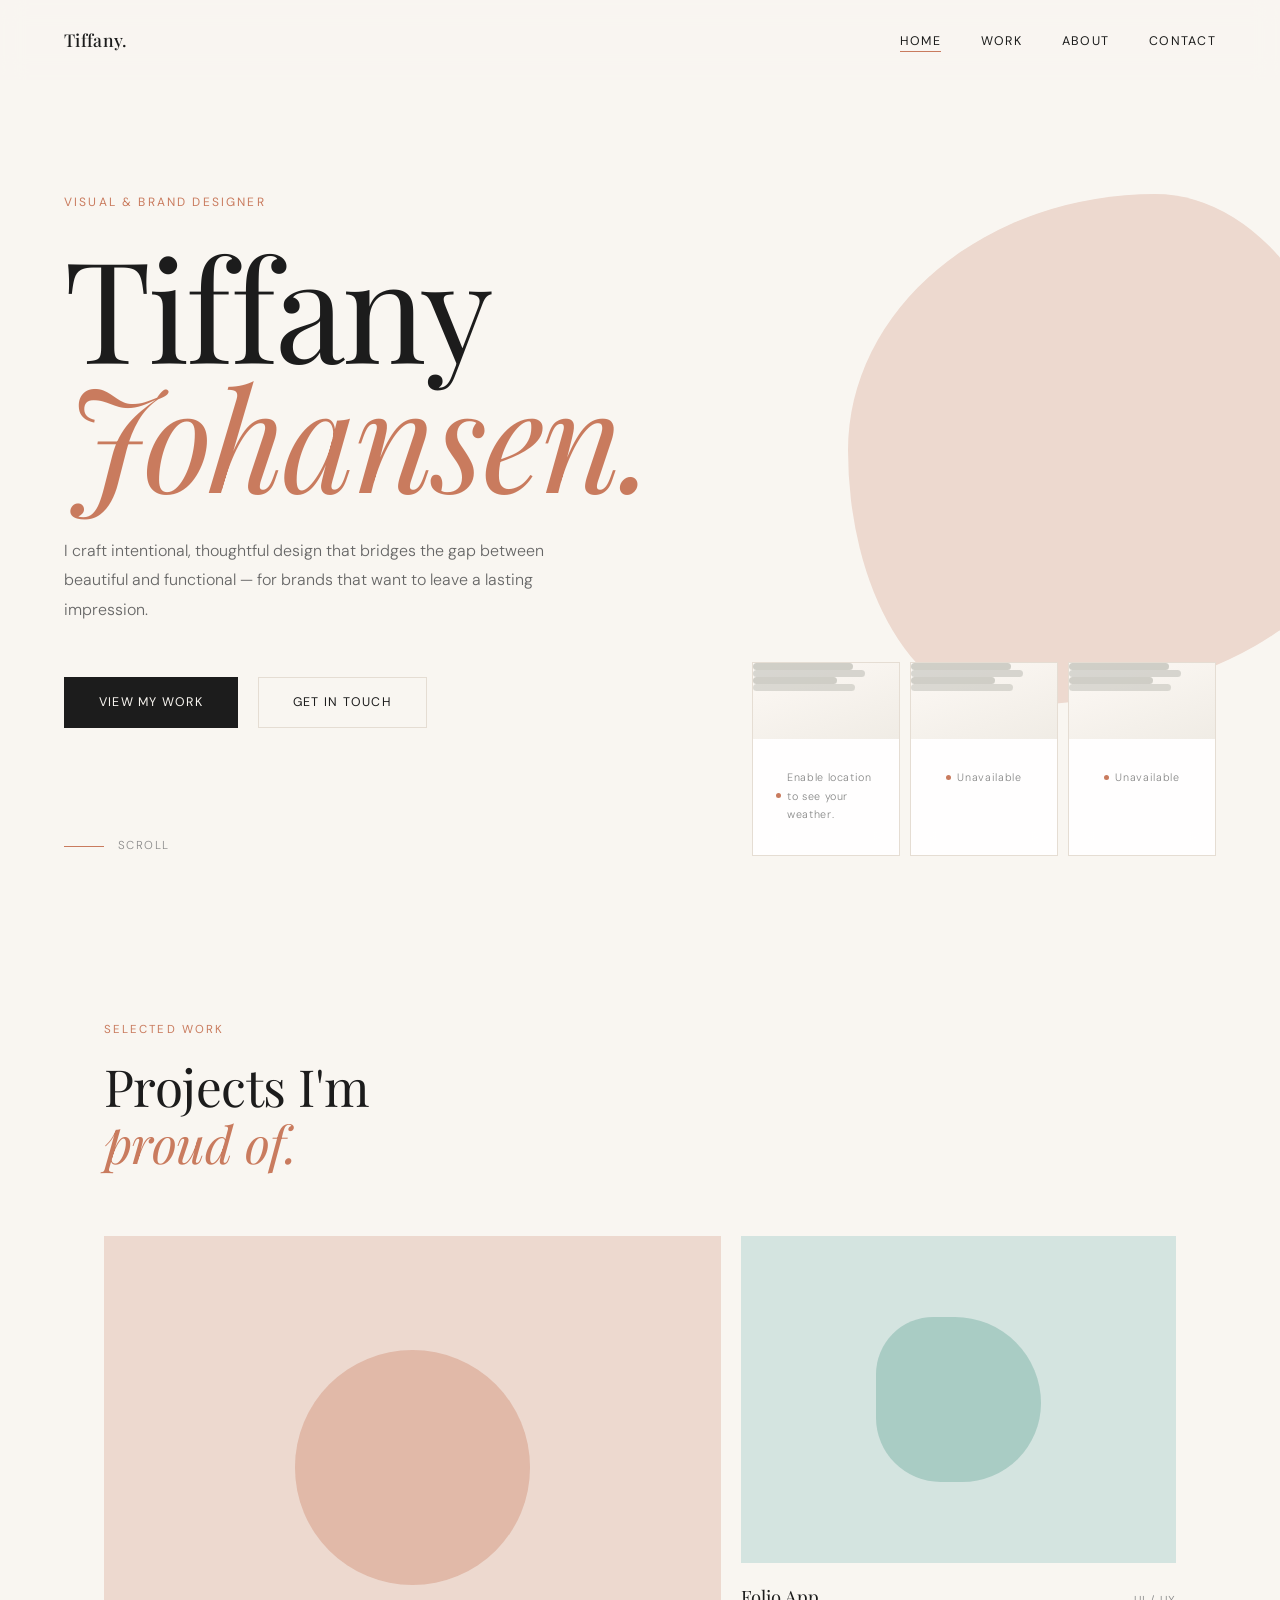
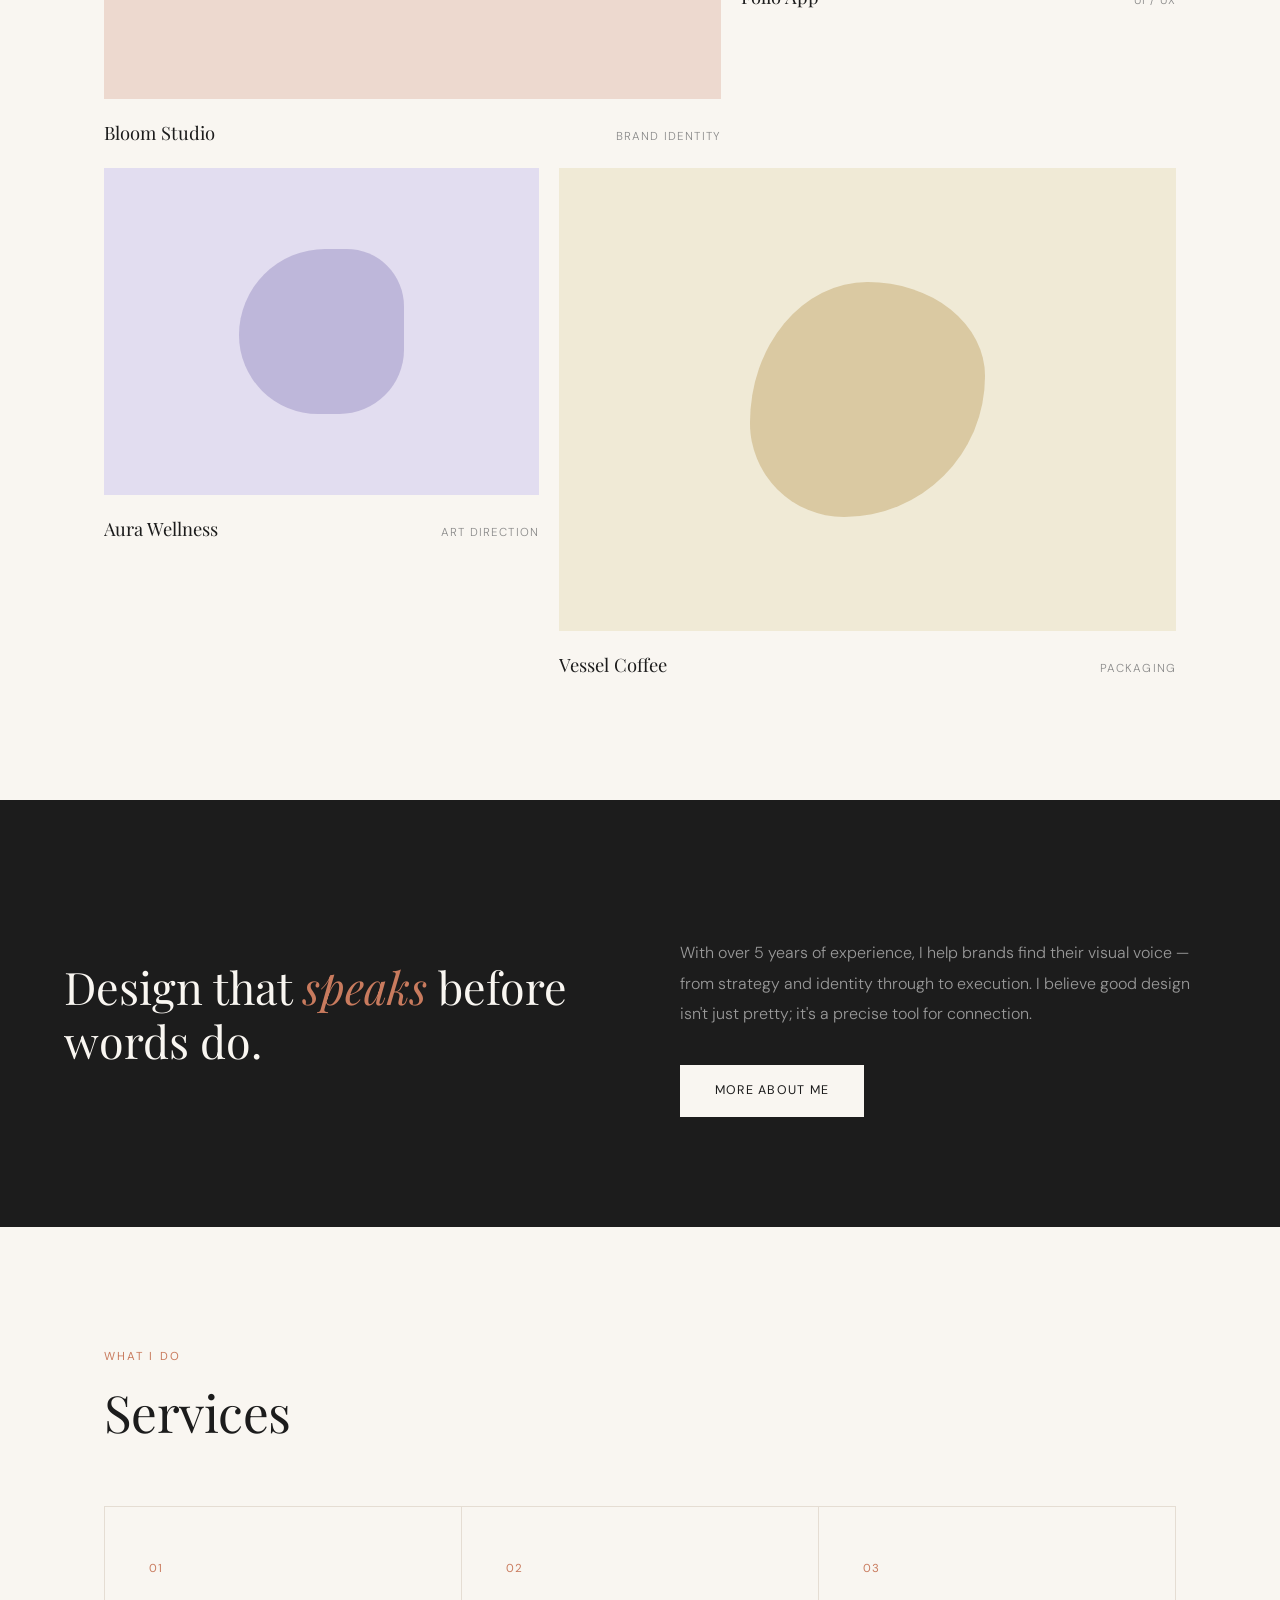
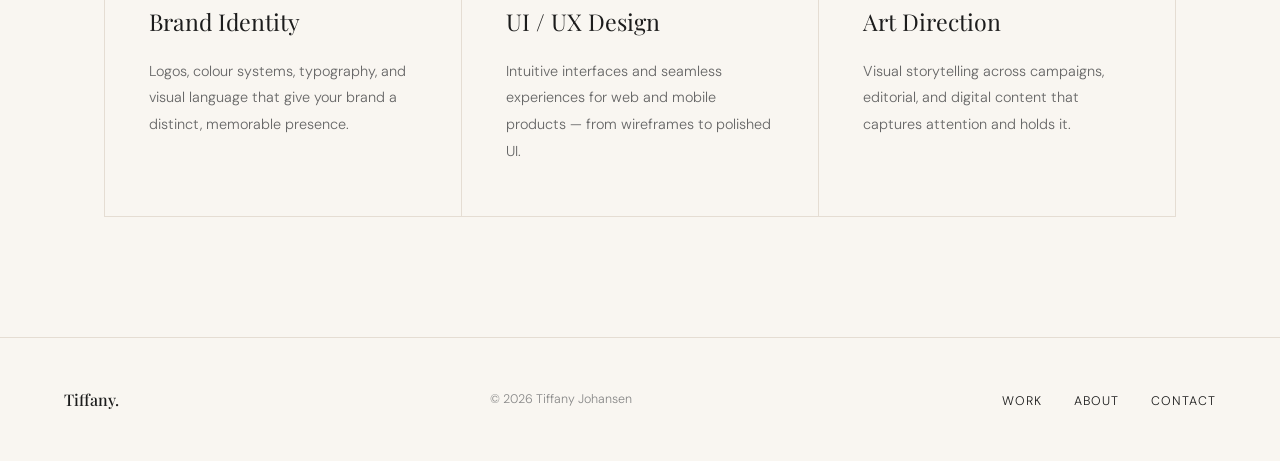
==== commit 1832f5ba: "Rename fog class to fogband for consistency and clarity in styling" ====
--- a/index.html
+++ b/index.html
@@ -8,303 +8,6 @@
   <link rel="preconnect" href="https://fonts.gstatic.com" crossorigin>
   <link href="https://fonts.googleapis.com/css2?family=Playfair+Display:ital,wght@0,400;0,500;0,700;1,400&family=DM+Sans:opsz,wght@9..40,300;9..40,400;9..40,500&display=swap" rel="stylesheet">
   <link rel="stylesheet" href="css/style.css">
-  <style>
-    /* ─── WEATHER CLUSTER ─── */
-    .weather-cluster {
-      position: absolute;
-      bottom: 44px;
-      right: var(--pad);
-      display: flex;
-      gap: 10px;
-      z-index: 2;
-    }
-
-    .weather-card {
-      background: rgba(255, 255, 255, 0.88);
-      backdrop-filter: blur(12px);
-      -webkit-backdrop-filter: blur(12px);
-      border: 1px solid var(--border);
-      width: 148px;
-      flex-shrink: 0;
-      overflow: hidden;
-      animation: fadeInUp 0.7s ease both;
-    }
-
-    .weather-cluster .weather-card:nth-child(1) { animation-delay: 1.20s; }
-    .weather-cluster .weather-card:nth-child(2) { animation-delay: 1.38s; }
-    .weather-cluster .weather-card:nth-child(3) { animation-delay: 1.55s; }
-
-    /* ─── SCENE ─── */
-    .wx-scene {
-      height: 76px;
-      position: relative;
-      overflow: hidden;
-      background: linear-gradient(160deg, #fdf9f5 0%, #f0ece5 100%);
-      transition: background 0.8s ease;
-    }
-
-    .wx-clear         .wx-scene { background: linear-gradient(160deg, #fff8e7 0%, #ffdb6e 100%); }
-    .wx-mainly-clear  .wx-scene { background: linear-gradient(160deg, #fff8e7 0%, #dff0ff 100%); }
-    .wx-partly-cloudy .wx-scene { background: linear-gradient(160deg, #eef5ff 0%, #d4e8ff 100%); }
-    .wx-overcast      .wx-scene { background: linear-gradient(160deg, #dedede 0%, #c4c4c4 100%); }
-    .wx-fog           .wx-scene { background: linear-gradient(160deg, #e2e2da 0%, #d4d4cc 100%); }
-    .wx-drizzle       .wx-scene { background: linear-gradient(160deg, #ddeeff 0%, #c0d8f4 100%); }
-    .wx-rain          .wx-scene { background: linear-gradient(160deg, #bcd4ec 0%, #9cbcd8 100%); }
-    .wx-heavy-rain    .wx-scene { background: linear-gradient(160deg, #9cb4cc 0%, #7c9cb8 100%); }
-    .wx-snow          .wx-scene { background: linear-gradient(160deg, #eaf4ff 0%, #d2e8ff 100%); }
-    .wx-heavy-snow    .wx-scene { background: linear-gradient(160deg, #dceeff 0%, #c0dcff 100%); }
-    .wx-thunder       .wx-scene { background: linear-gradient(160deg, #565664 0%, #3c3c4a 100%); }
-    .wx-freezing      .wx-scene { background: linear-gradient(160deg, #d8ecff 0%, #c0d8f4 100%); }
-
-    /* ─── DATA AREA ─── */
-    .wx-data { padding: 10px 13px 13px; }
-
-    .weather-temp {
-      font-family: var(--font-serif);
-      font-size: 1.85rem;
-      font-weight: 400;
-      line-height: 1;
-      color: var(--text);
-      letter-spacing: -0.02em;
-    }
-    .weather-unit {
-      font-family: var(--font-sans);
-      font-size: 0.8rem;
-      font-weight: 300;
-      color: var(--accent);
-      vertical-align: super;
-      margin-left: 1px;
-    }
-    .weather-condition {
-      font-size: 0.62rem;
-      letter-spacing: 0.09em;
-      text-transform: uppercase;
-      color: var(--text-muted);
-      margin-top: 5px;
-      white-space: nowrap;
-      overflow: hidden;
-      text-overflow: ellipsis;
-    }
-    .weather-location {
-      font-family: var(--font-serif);
-      font-style: italic;
-      font-size: 0.78rem;
-      color: var(--accent);
-      margin-top: 2px;
-      white-space: nowrap;
-      overflow: hidden;
-      text-overflow: ellipsis;
-    }
-    .weather-status {
-      font-size: 0.67rem;
-      color: var(--text-muted);
-      letter-spacing: 0.06em;
-      display: flex;
-      align-items: center;
-      gap: 6px;
-      justify-content: center;
-      padding: 19px 10px;
-    }
-    .weather-dot {
-      width: 5px; height: 5px;
-      border-radius: 50%;
-      background: var(--accent);
-      animation: wdot 1.4s ease-in-out infinite;
-      flex-shrink: 0;
-    }
-
-    /* ─── ALL SCENE ELEMENTS HIDDEN BY DEFAULT ─── */
-    .wx-sun, .wx-cloud, .wx-drop,
-    .wx-flake, .wx-fog, .wx-bolt, .wx-flash {
-      display: none;
-      position: absolute;
-    }
-
-    /* ══  CLEAR ══ */
-    .wx-clear .wx-sun { display: block; }
-    .wx-sun { width: 34px; height: 34px; top: 50%; left: 50%; transform: translate(-50%,-50%); }
-    .wx-sun-core {
-      width: 22px; height: 22px; border-radius: 50%; background: #FFBF3C;
-      position: absolute; top: 50%; left: 50%; transform: translate(-50%,-50%);
-      box-shadow: 0 0 0 4px rgba(255,191,60,.28), 0 0 0 9px rgba(255,191,60,.13), 0 0 16px 6px rgba(255,191,60,.18);
-      animation: sunGlow 2.5s ease-in-out infinite;
-    }
-    .wx-sun-ring {
-      width: 52px; height: 52px; border-radius: 50%;
-      border: 1.5px dashed rgba(255,191,60,.48);
-      position: absolute; top: 50%; left: 50%; transform: translate(-50%,-50%);
-      animation: spinSun 10s linear infinite;
-    }
-
-    /* ══  MAINLY CLEAR ══ */
-    .wx-mainly-clear .wx-sun,
-    .wx-mainly-clear .wx-c1 { display: block; }
-    .wx-mainly-clear .wx-sun { top: 36%; left: 26%; width: 28px; height: 28px; transform: translate(-50%,-50%); }
-    .wx-mainly-clear .wx-sun .wx-sun-core { width: 18px; height: 18px; }
-    .wx-mainly-clear .wx-sun .wx-sun-ring { width: 42px; height: 42px; }
-
-    /* ══  PARTLY CLOUDY ══ */
-    .wx-partly-cloudy .wx-sun,
-    .wx-partly-cloudy .wx-c1,
-    .wx-partly-cloudy .wx-c2 { display: block; }
-    .wx-partly-cloudy .wx-sun { top: 30%; left: 24%; width: 24px; height: 24px; transform: translate(-50%,-50%); opacity: 0.8; }
-    .wx-partly-cloudy .wx-sun .wx-sun-core { width: 16px; height: 16px; }
-    .wx-partly-cloudy .wx-sun .wx-sun-ring { width: 36px; height: 36px; }
-
-    /* ══  OVERCAST ══ */
-    .wx-overcast .wx-c1,
-    .wx-overcast .wx-c2,
-    .wx-overcast .wx-c3 { display: block; background: rgba(148,150,158,.88); }
-
-    /* ══  FOG ══ */
-    .wx-fog .wx-fg1, .wx-fog .wx-fg2,
-    .wx-fog .wx-fg3, .wx-fog .wx-fg4 { display: block; }
-
-    /* ══  DRIZZLE ══ */
-    .wx-drizzle .wx-c1,
-    .wx-drizzle .wx-dr1, .wx-drizzle .wx-dr2,
-    .wx-drizzle .wx-dr3, .wx-drizzle .wx-dr4 { display: block; }
-    .wx-drizzle .wx-drop { animation-duration: 1.7s; opacity: 0.55; height: 6px; }
-
-    /* ══  RAIN ══ */
-    .wx-rain .wx-c1, .wx-rain .wx-c2,
-    .wx-rain .wx-dr1, .wx-rain .wx-dr2, .wx-rain .wx-dr3,
-    .wx-rain .wx-dr4, .wx-rain .wx-dr5, .wx-rain .wx-dr6,
-    .wx-rain .wx-dr7 { display: block; }
-
-    /* ══  HEAVY RAIN ══ */
-    .wx-heavy-rain .wx-c1, .wx-heavy-rain .wx-c2,
-    .wx-heavy-rain .wx-dr1, .wx-heavy-rain .wx-dr2, .wx-heavy-rain .wx-dr3,
-    .wx-heavy-rain .wx-dr4, .wx-heavy-rain .wx-dr5, .wx-heavy-rain .wx-dr6,
-    .wx-heavy-rain .wx-dr7, .wx-heavy-rain .wx-dr8 { display: block; }
-    .wx-heavy-rain .wx-drop { animation-duration: 0.52s; height: 11px; width: 2px; opacity: 0.88; background: rgba(70,110,180,.88); }
-
-    /* ══  SNOW ══ */
-    .wx-snow .wx-c1,
-    .wx-snow .wx-fl1, .wx-snow .wx-fl2, .wx-snow .wx-fl3,
-    .wx-snow .wx-fl4, .wx-snow .wx-fl5, .wx-snow .wx-fl6 { display: block; }
-
-    /* ══  HEAVY SNOW ══ */
-    .wx-heavy-snow .wx-c1, .wx-heavy-snow .wx-c2,
-    .wx-heavy-snow .wx-fl1, .wx-heavy-snow .wx-fl2, .wx-heavy-snow .wx-fl3,
-    .wx-heavy-snow .wx-fl4, .wx-heavy-snow .wx-fl5, .wx-heavy-snow .wx-fl6 { display: block; }
-    .wx-heavy-snow .wx-dr1,
-    .wx-heavy-snow .wx-dr2 { display: block; opacity: 0.32; animation-duration: 1.4s; height: 5px; }
-
-    /* ══  THUNDERSTORM ══ */
-    .wx-thunder .wx-c1, .wx-thunder .wx-c2,
-    .wx-thunder .wx-bolt, .wx-thunder .wx-flash,
-    .wx-thunder .wx-dr1, .wx-thunder .wx-dr2, .wx-thunder .wx-dr3 { display: block; }
-    .wx-thunder .wx-c1,
-    .wx-thunder .wx-c2 { background: rgba(58,60,72,.92); }
-    .wx-thunder .wx-drop { background: rgba(90,120,175,.7); animation-duration: 0.7s; }
-
-    /* ══  FREEZING ══ */
-    .wx-freezing .wx-c1,
-    .wx-freezing .wx-dr1, .wx-freezing .wx-dr2, .wx-freezing .wx-dr3,
-    .wx-freezing .wx-fl1, .wx-freezing .wx-fl2, .wx-freezing .wx-fl3 { display: block; }
-    .wx-freezing .wx-drop  { animation-duration: 1.1s; background: rgba(120,158,210,.7); }
-    .wx-freezing .wx-flake { animation-duration: 2.2s; background: rgba(158,196,238,.85); }
-
-    /* ─── CLOUD SHAPES ─── */
-    .wx-cloud { height: 16px; border-radius: 30px; background: rgba(234,234,234,.95); }
-    .wx-cloud::before,
-    .wx-cloud::after { content: ''; position: absolute; background: inherit; border-radius: 50%; }
-
-    .wx-c1 { width: 52px; top: 32px; left: 36px; animation: driftA 6s ease-in-out infinite; }
-    .wx-c1::before { width: 22px; height: 22px; top: -12px; left: 8px; }
-    .wx-c1::after  { width: 16px; height: 16px; top: -8px;  left: 26px; }
-
-    .wx-c2 { width: 40px; top: 12px; left: 68px; background: rgba(218,218,218,.9); animation: driftB 8s ease-in-out infinite; }
-    .wx-c2::before { width: 18px; height: 18px; top: -10px; left: 6px; }
-    .wx-c2::after  { width: 13px; height: 13px; top: -7px;  left: 20px; }
-
-    .wx-c3 { width: 58px; top: 40px; left: 12px; background: rgba(206,206,206,.95); animation: driftC 7s ease-in-out 0.8s infinite; }
-    .wx-c3::before { width: 26px; height: 26px; top: -14px; left: 10px; }
-    .wx-c3::after  { width: 18px; height: 18px; top: -10px; left: 30px; }
-
-    /* ─── RAIN DROPS ─── */
-    .wx-drop { width: 1.5px; height: 9px; background: rgba(100,148,210,.72); border-radius: 1px; top: 0; animation: fallDrop 0.9s linear infinite; }
-    .wx-dr1 { left: 16px; animation-delay: 0s; }
-    .wx-dr2 { left: 31px; animation-delay: 0.13s; }
-    .wx-dr3 { left: 50px; animation-delay: 0.28s; }
-    .wx-dr4 { left: 65px; animation-delay: 0.07s; }
-    .wx-dr5 { left: 82px; animation-delay: 0.21s; }
-    .wx-dr6 { left: 26px; animation-delay: 0.42s; }
-    .wx-dr7 { left: 57px; animation-delay: 0.36s; }
-    .wx-dr8 { left: 97px; animation-delay: 0.14s; }
-
-    /* ─── SNOWFLAKES ─── */
-    .wx-flake { border-radius: 50%; background: rgba(198,222,255,.92); top: -8px; animation: driftSnow 3s ease-in-out infinite; }
-    .wx-fl1 { width: 6px; height: 6px; left: 14px;  animation-delay: 0s;   animation-duration: 3.2s; }
-    .wx-fl2 { width: 4px; height: 4px; left: 36px;  animation-delay: 0.6s; animation-duration: 2.7s; }
-    .wx-fl3 { width: 5px; height: 5px; left: 62px;  animation-delay: 1.1s; animation-duration: 3.5s; }
-    .wx-fl4 { width: 4px; height: 4px; left: 88px;  animation-delay: 0.3s; animation-duration: 2.5s; }
-    .wx-fl5 { width: 6px; height: 6px; left: 24px;  animation-delay: 1.7s; animation-duration: 3.0s; }
-    .wx-fl6 { width: 3px; height: 3px; left: 108px; animation-delay: 0.9s; animation-duration: 4.0s; }
-
-    /* ─── FOG BANDS ─── */
-    .wx-fog { height: 7px; border-radius: 4px; background: rgba(190,190,182,.7); animation: fogDrift 4s ease-in-out infinite; }
-    .wx-fg1 { top: 12px; left: -4px; width: 100px; animation-delay: 0s; }
-    .wx-fg2 { top: 28px; left:  8px; width: 112px; animation-delay: 0.9s;  opacity: 0.82; }
-    .wx-fg3 { top: 44px; left: -8px; width:  84px; animation-delay: 1.8s; }
-    .wx-fg4 { top: 60px; left: 12px; width: 102px; animation-delay: 2.6s;  opacity: 0.74; }
-
-    /* ─── LIGHTNING ─── */
-    .wx-bolt {
-      width: 18px; height: 36px; top: 22px; left: 57px;
-      background: #FFE14D;
-      clip-path: polygon(68% 0%, 32% 48%, 58% 48%, 28% 100%, 72% 44%, 46% 44%, 78% 0%);
-      filter: drop-shadow(0 0 5px rgba(255,220,40,.9));
-      animation: lightning 3.5s ease-in-out infinite;
-    }
-    .wx-flash { top: 0; left: 0; right: 0; bottom: 0; background: rgba(255,255,196,.52); animation: sceneFlash 3.5s ease-in-out infinite; }
-
-    /* ─── KEYFRAMES ─── */
-    @keyframes sunGlow {
-      0%,100% { box-shadow: 0 0 0 4px rgba(255,191,60,.28), 0 0 0 9px rgba(255,191,60,.13), 0 0 16px 6px rgba(255,191,60,.18); }
-      50%     { box-shadow: 0 0 0 7px rgba(255,191,60,.34), 0 0 0 14px rgba(255,191,60,.16), 0 0 24px 8px rgba(255,191,60,.22); }
-    }
-    @keyframes spinSun  { to { transform: translate(-50%,-50%) rotate(360deg); } }
-    @keyframes driftA   { 0%,100% { transform: translateX(0); }    50% { transform: translateX(7px);  } }
-    @keyframes driftB   { 0%,100% { transform: translateX(0); }    50% { transform: translateX(-6px); } }
-    @keyframes driftC   { 0%,100% { transform: translateX(0); }    50% { transform: translateX(9px);  } }
-    @keyframes fallDrop {
-      0%   { transform: rotate(12deg) translateY(-10px); opacity: 0; }
-      15%  { opacity: 1; }
-      85%  { opacity: 1; }
-      100% { transform: rotate(12deg) translateY(88px);  opacity: 0; }
-    }
-    @keyframes driftSnow {
-      0%   { transform: translateY(0)    translateX(0);    opacity: 0; }
-      12%  { opacity: 1; }
-      50%  { transform: translateY(40px) translateX(7px); }
-      88%  { opacity: 1; }
-      100% { transform: translateY(88px) translateX(-4px); opacity: 0; }
-    }
-    @keyframes fogDrift {
-      0%,100% { transform: translateX(0);    opacity: 0.70; }
-      50%     { transform: translateX(14px); opacity: 0.95; }
-    }
-    @keyframes lightning {
-      0%,16%,100% { opacity: 0; }
-      20%,24%     { opacity: 1; }
-      26%         { opacity: 0; }
-      29%,33%     { opacity: 0.7; }
-      35%,99%     { opacity: 0; }
-    }
-    @keyframes sceneFlash {
-      0%,18%,100% { opacity: 0; }
-      21%         { opacity: 1; }
-      24%,99%     { opacity: 0; }
-    }
-    @keyframes wdot {
-      0%,100% { opacity: 1; transform: scale(1);   }
-      50%     { opacity: 0.3; transform: scale(0.7); }
-    }
-
-    @media (max-width: 900px) { .weather-cluster { display: none; } }
-  </style>
 </head>
 <body>
 
@@ -350,8 +53,8 @@
           <div class="wx-drop wx-dr7"></div><div class="wx-drop wx-dr8"></div>
           <div class="wx-flake wx-fl1"></div><div class="wx-flake wx-fl2"></div><div class="wx-flake wx-fl3"></div>
           <div class="wx-flake wx-fl4"></div><div class="wx-flake wx-fl5"></div><div class="wx-flake wx-fl6"></div>
-          <div class="wx-fog wx-fg1"></div><div class="wx-fog wx-fg2"></div>
-          <div class="wx-fog wx-fg3"></div><div class="wx-fog wx-fg4"></div>
+          <div class="wx-fogband wx-fg1"></div><div class="wx-fogband wx-fg2"></div>
+          <div class="wx-fogband wx-fg3"></div><div class="wx-fogband wx-fg4"></div>
           <div class="wx-bolt"></div><div class="wx-flash"></div>
         </div>
         <div class="wx-data">
@@ -369,8 +72,8 @@
           <div class="wx-drop wx-dr7"></div><div class="wx-drop wx-dr8"></div>
           <div class="wx-flake wx-fl1"></div><div class="wx-flake wx-fl2"></div><div class="wx-flake wx-fl3"></div>
           <div class="wx-flake wx-fl4"></div><div class="wx-flake wx-fl5"></div><div class="wx-flake wx-fl6"></div>
-          <div class="wx-fog wx-fg1"></div><div class="wx-fog wx-fg2"></div>
-          <div class="wx-fog wx-fg3"></div><div class="wx-fog wx-fg4"></div>
+          <div class="wx-fogband wx-fg1"></div><div class="wx-fogband wx-fg2"></div>
+          <div class="wx-fogband wx-fg3"></div><div class="wx-fogband wx-fg4"></div>
           <div class="wx-bolt"></div><div class="wx-flash"></div>
         </div>
         <div class="wx-data">
@@ -388,8 +91,8 @@
           <div class="wx-drop wx-dr7"></div><div class="wx-drop wx-dr8"></div>
           <div class="wx-flake wx-fl1"></div><div class="wx-flake wx-fl2"></div><div class="wx-flake wx-fl3"></div>
           <div class="wx-flake wx-fl4"></div><div class="wx-flake wx-fl5"></div><div class="wx-flake wx-fl6"></div>
-          <div class="wx-fog wx-fg1"></div><div class="wx-fog wx-fg2"></div>
-          <div class="wx-fog wx-fg3"></div><div class="wx-fog wx-fg4"></div>
+          <div class="wx-fogband wx-fg1"></div><div class="wx-fogband wx-fg2"></div>
+          <div class="wx-fogband wx-fg3"></div><div class="wx-fogband wx-fg4"></div>
           <div class="wx-bolt"></div><div class="wx-flash"></div>
         </div>
         <div class="wx-data">
@@ -529,99 +232,6 @@
     </ul>
   </footer>
 
-  <script>
-    (function () {
-      'use strict';
-
-      // WMO code → [label, animation-class]
-      const WX = {
-        0:  ['Clear',            'wx-clear'],
-        1:  ['Mainly Clear',     'wx-mainly-clear'],
-        2:  ['Partly Cloudy',    'wx-partly-cloudy'],
-        3:  ['Overcast',         'wx-overcast'],
-        45: ['Fog',              'wx-fog'],
-        48: ['Fog',              'wx-fog'],
-        51: ['Light Drizzle',    'wx-drizzle'],
-        53: ['Drizzle',          'wx-drizzle'],
-        55: ['Heavy Drizzle',    'wx-drizzle'],
-        56: ['Freezing Drizzle', 'wx-freezing'],
-        57: ['Freezing Drizzle', 'wx-freezing'],
-        61: ['Light Rain',       'wx-rain'],
-        63: ['Rain',             'wx-rain'],
-        65: ['Heavy Rain',       'wx-heavy-rain'],
-        66: ['Freezing Rain',    'wx-freezing'],
-        67: ['Freezing Rain',    'wx-freezing'],
-        71: ['Light Snow',       'wx-snow'],
-        73: ['Snow',             'wx-snow'],
-        75: ['Heavy Snow',       'wx-heavy-snow'],
-        77: ['Snow Grains',      'wx-snow'],
-        80: ['Showers',          'wx-rain'],
-        81: ['Rain Showers',     'wx-rain'],
-        82: ['Heavy Showers',    'wx-heavy-rain'],
-        85: ['Snow Showers',     'wx-snow'],
-        86: ['Heavy Snow',       'wx-heavy-snow'],
-        95: ['Thunderstorm',     'wx-thunder'],
-        96: ['Thunderstorm',     'wx-thunder'],
-        99: ['Thunderstorm',     'wx-thunder'],
-      };
-
-      function showStatus(card, msg) {
-        card.querySelector('.wx-data').innerHTML =
-          '<div class="weather-status"><span class="weather-dot"></span>' + msg + '</div>';
-      }
-
-      function render(card, temp, code, city) {
-        const [label, cls] = WX[code] || ['Unknown', 'wx-clear'];
-        card.className = 'weather-card ' + cls;
-        card.querySelector('.wx-data').innerHTML =
-          '<div class="weather-temp">' + Math.round(temp) +
-            '<span class="weather-unit">&deg;F</span>' +
-          '</div>' +
-          '<div class="weather-condition">' + label + '</div>' +
-          '<div class="weather-location">' + city + '</div>';
-      }
-
-      function loadWeather(card, lat, lon, cityLabel) {
-        const weatherUrl =
-          'https://api.open-meteo.com/v1/forecast' +
-          '?latitude='  + lat + '&longitude=' + lon +
-          '&current=temperature_2m,weathercode' +
-          '&temperature_unit=fahrenheit&forecast_days=1';
-
-        const cityPromise = cityLabel
-          ? Promise.resolve(cityLabel)
-          : fetch('https://nominatim.openstreetmap.org/reverse?format=json&lat=' + lat + '&lon=' + lon)
-              .then(r => r.json())
-              .then(g => {
-                const a = g.address || {};
-                return a.city || a.town || a.village || a.county || a.state || 'Your Location';
-              });
-
-        Promise.all([fetch(weatherUrl).then(r => r.json()), cityPromise])
-          .then(([weather, city]) => {
-            render(card, weather.current.temperature_2m, weather.current.weathercode, city);
-          })
-          .catch(() => showStatus(card, 'Unavailable'));
-      }
-
-      // Fixed city cards — fetched on page load
-      loadWeather(document.getElementById('weather-kc'),    39.0997, -94.5786,  'Kansas City');
-      loadWeather(document.getElementById('weather-estes'), 40.3772, -105.5217, 'Estes Park');
-
-      // User's location card
-      const userCard = document.getElementById('weather-widget');
-
-      if (!navigator.geolocation) {
-        showStatus(userCard, 'Location unavailable');
-        return;
-      }
-
-      navigator.geolocation.getCurrentPosition(
-        pos => loadWeather(userCard, pos.coords.latitude, pos.coords.longitude, null),
-        ()  => showStatus(userCard, 'Enable location to see your weather.'),
-        { timeout: 10000 }
-      );
-    }());
-  </script>
+  <script src="js/app.js"></script>
 </body>
 </html>
--- a/css/style.css
+++ b/css/style.css
@@ -827,3 +827,348 @@
   footer      { flex-direction: column; align-items: flex-start; gap: 12px; }
   .footer-links { gap: 20px; }
 }
+
+
+/* ---- WEATHER WIDGET ---- */
+    /* ─── WEATHER CLUSTER ─── */
+    .weather-cluster {
+      position: absolute;
+      bottom: 44px;
+      right: var(--pad);
+      display: flex;
+      gap: 10px;
+      z-index: 2;
+    }
+
+    .weather-card {
+      background: rgba(255, 255, 255, 0.88);
+      backdrop-filter: blur(12px);
+      -webkit-backdrop-filter: blur(12px);
+      border: 1px solid var(--border);
+      width: 148px;
+      flex-shrink: 0;
+      overflow: hidden;
+      animation: fadeInUp 0.7s ease both;
+    }
+
+    .weather-cluster .weather-card:nth-child(1) { animation-delay: 1.20s; }
+    .weather-cluster .weather-card:nth-child(2) { animation-delay: 1.38s; }
+    .weather-cluster .weather-card:nth-child(3) { animation-delay: 1.55s; }
+
+    /* ─── SCENE ─── */
+    .wx-scene {
+      height: 76px;
+      position: relative;
+      overflow: hidden;
+      background: linear-gradient(160deg, #fdf9f5 0%, #f0ece5 100%);
+      transition: background 0.8s ease;
+    }
+
+    .wx-clear         .wx-scene { background: linear-gradient(160deg, #fff8e7 0%, #ffdb6e 100%); }
+    .wx-mainly-clear  .wx-scene { background: linear-gradient(160deg, #fff8e7 0%, #dff0ff 100%); }
+    .wx-partly-cloudy .wx-scene { background: linear-gradient(160deg, #eef5ff 0%, #d4e8ff 100%); }
+    .wx-overcast      .wx-scene { background: linear-gradient(160deg, #dedede 0%, #c4c4c4 100%); }
+    .wx-fog           .wx-scene { background: linear-gradient(160deg, #e2e2da 0%, #d4d4cc 100%); }
+    .wx-drizzle       .wx-scene { background: linear-gradient(160deg, #ddeeff 0%, #c0d8f4 100%); }
+    .wx-rain          .wx-scene { background: linear-gradient(160deg, #bcd4ec 0%, #9cbcd8 100%); }
+    .wx-heavy-rain    .wx-scene { background: linear-gradient(160deg, #9cb4cc 0%, #7c9cb8 100%); }
+    .wx-snow          .wx-scene { background: linear-gradient(160deg, #eaf4ff 0%, #d2e8ff 100%); }
+    .wx-heavy-snow    .wx-scene { background: linear-gradient(160deg, #dceeff 0%, #c0dcff 100%); }
+    .wx-thunder       .wx-scene { background: linear-gradient(160deg, #565664 0%, #3c3c4a 100%); }
+    .wx-freezing      .wx-scene { background: linear-gradient(160deg, #d8ecff 0%, #c0d8f4 100%); }
+
+    /* ─── DATA AREA ─── */
+    .wx-data { padding: 10px 13px 13px; }
+
+    .weather-temp {
+      font-family: var(--font-serif);
+      font-size: 1.85rem;
+      font-weight: 400;
+      line-height: 1;
+      color: var(--text);
+      letter-spacing: -0.02em;
+    }
+    .weather-unit {
+      font-family: var(--font-sans);
+      font-size: 0.8rem;
+      font-weight: 300;
+      color: var(--accent);
+      vertical-align: super;
+      margin-left: 1px;
+    }
+    .weather-condition {
+      font-size: 0.62rem;
+      letter-spacing: 0.09em;
+      text-transform: uppercase;
+      color: var(--text-muted);
+      margin-top: 5px;
+      white-space: nowrap;
+      overflow: hidden;
+      text-overflow: ellipsis;
+    }
+    .weather-location {
+      font-family: var(--font-serif);
+      font-style: italic;
+      font-size: 0.78rem;
+      color: var(--accent);
+      margin-top: 2px;
+      white-space: nowrap;
+      overflow: hidden;
+      text-overflow: ellipsis;
+    }
+    .weather-status {
+      font-size: 0.67rem;
+      color: var(--text-muted);
+      letter-spacing: 0.06em;
+      display: flex;
+      align-items: center;
+      gap: 6px;
+      justify-content: center;
+      padding: 19px 10px;
+    }
+    .weather-dot {
+      width: 5px; height: 5px;
+      border-radius: 50%;
+      background: var(--accent);
+      animation: wdot 1.4s ease-in-out infinite;
+      flex-shrink: 0;
+    }
+
+    /* ─── ALL SCENE ELEMENTS HIDDEN BY DEFAULT ─── */
+    .wx-sun, .wx-cloud, .wx-drop,
+    .wx-flake, .wx-fog, .wx-bolt, .wx-flash {
+      display: none;
+      position: absolute;
+    }
+
+    /* ══  CLEAR ══ */
+    .wx-clear .wx-sun { display: block; }
+    .wx-sun { width: 34px; height: 34px; top: 50%; left: 50%; transform: translate(-50%,-50%); }
+    .wx-sun-core {
+      width: 22px; height: 22px; border-radius: 50%; background: #FFBF3C;
+      position: absolute; top: 50%; left: 50%; transform: translate(-50%,-50%);
+      box-shadow: 0 0 0 4px rgba(255,191,60,.28), 0 0 0 9px rgba(255,191,60,.13), 0 0 16px 6px rgba(255,191,60,.18);
+      animation: sunGlow 2.5s ease-in-out infinite;
+    }
+    .wx-sun-ring {
+      width: 52px; height: 52px; border-radius: 50%;
+      border: 1.5px dashed rgba(255,191,60,.48);
+      position: absolute; top: 50%; left: 50%; transform: translate(-50%,-50%);
+      animation: spinSun 10s linear infinite;
+    }
+
+    /* ══  MAINLY CLEAR ══ */
+    .wx-mainly-clear .wx-sun,
+    .wx-mainly-clear .wx-c1 { display: block; }
+    .wx-mainly-clear .wx-sun { top: 36%; left: 26%; width: 28px; height: 28px; transform: translate(-50%,-50%); }
+    .wx-mainly-clear .wx-sun .wx-sun-core { width: 18px; height: 18px; }
+    .wx-mainly-clear .wx-sun .wx-sun-ring { width: 42px; height: 42px; }
+
+    /* ══  PARTLY CLOUDY ══ */
+    .wx-partly-cloudy .wx-sun,
+    .wx-partly-cloudy .wx-c1,
+    .wx-partly-cloudy .wx-c2 { display: block; }
+    .wx-partly-cloudy .wx-sun { top: 30%; left: 24%; width: 24px; height: 24px; transform: translate(-50%,-50%); opacity: 0.8; }
+    .wx-partly-cloudy .wx-sun .wx-sun-core { width: 16px; height: 16px; }
+    .wx-partly-cloudy .wx-sun .wx-sun-ring { width: 36px; height: 36px; }
+
+    /* ══  OVERCAST ══ */
+    .wx-overcast .wx-c1,
+    .wx-overcast .wx-c2,
+    .wx-overcast .wx-c3 { display: block; background: rgba(148,150,158,.88); }
+
+    /* ══  FOG ══ */
+    .wx-fog .wx-fg1, .wx-fog .wx-fg2,
+    .wx-fog .wx-fg3, .wx-fog .wx-fg4 { display: block; }
+
+    /* ══  DRIZZLE ══ */
+    .wx-drizzle .wx-c1,
+    .wx-drizzle .wx-dr1, .wx-drizzle .wx-dr2,
+    .wx-drizzle .wx-dr3, .wx-drizzle .wx-dr4 { display: block; }
+    .wx-drizzle .wx-drop { animation-duration: 1.7s; opacity: 0.55; height: 6px; }
+
+    /* ══  RAIN ══ */
+    .wx-rain .wx-c1, .wx-rain .wx-c2,
+    .wx-rain .wx-dr1, .wx-rain .wx-dr2, .wx-rain .wx-dr3,
+    .wx-rain .wx-dr4, .wx-rain .wx-dr5, .wx-rain .wx-dr6,
+    .wx-rain .wx-dr7 { display: block; }
+
+    /* ══  HEAVY RAIN ══ */
+    .wx-heavy-rain .wx-c1, .wx-heavy-rain .wx-c2,
+    .wx-heavy-rain .wx-dr1, .wx-heavy-rain .wx-dr2, .wx-heavy-rain .wx-dr3,
+    .wx-heavy-rain .wx-dr4, .wx-heavy-rain .wx-dr5, .wx-heavy-rain .wx-dr6,
+    .wx-heavy-rain .wx-dr7, .wx-heavy-rain .wx-dr8 { display: block; }
+    .wx-heavy-rain .wx-drop { animation-duration: 0.52s; height: 11px; width: 2px; opacity: 0.88; background: rgba(70,110,180,.88); }
+
+    /* ══  SNOW ══ */
+    .wx-snow .wx-c1,
+    .wx-snow .wx-fl1, .wx-snow .wx-fl2, .wx-snow .wx-fl3,
+    .wx-snow .wx-fl4, .wx-snow .wx-fl5, .wx-snow .wx-fl6 { display: block; }
+
+    /* ══  HEAVY SNOW ══ */
+    .wx-heavy-snow .wx-c1, .wx-heavy-snow .wx-c2,
+    .wx-heavy-snow .wx-fl1, .wx-heavy-snow .wx-fl2, .wx-heavy-snow .wx-fl3,
+    .wx-heavy-snow .wx-fl4, .wx-heavy-snow .wx-fl5, .wx-heavy-snow .wx-fl6 { display: block; }
+    .wx-heavy-snow .wx-dr1,
+    .wx-heavy-snow .wx-dr2 { display: block; opacity: 0.32; animation-duration: 1.4s; height: 5px; }
+
+    /* ══  THUNDERSTORM ══ */
+    .wx-thunder .wx-c1, .wx-thunder .wx-c2,
+    .wx-thunder .wx-bolt, .wx-thunder .wx-flash,
+    .wx-thunder .wx-dr1, .wx-thunder .wx-dr2, .wx-thunder .wx-dr3 { display: block; }
+    .wx-thunder .wx-c1,
+    .wx-thunder .wx-c2 { background: rgba(58,60,72,.92); }
+    .wx-thunder .wx-drop { background: rgba(90,120,175,.7); animation-duration: 0.7s; }
+
+    /* ══  FREEZING ══ */
+    .wx-freezing .wx-c1,
+    .wx-freezing .wx-dr1, .wx-freezing .wx-dr2, .wx-freezing .wx-dr3,
+    .wx-freezing .wx-fl1, .wx-freezing .wx-fl2, .wx-freezing .wx-fl3 { display: block; }
+    .wx-freezing .wx-drop  { animation-duration: 1.1s; background: rgba(120,158,210,.7); }
+    .wx-freezing .wx-flake { animation-duration: 2.2s; background: rgba(158,196,238,.85); }
+
+    /* ─── CLOUD SHAPES ─── */
+    .wx-cloud { height: 16px; border-radius: 30px; background: rgba(234,234,234,.95); }
+    .wx-cloud::before,
+    .wx-cloud::after { content: ''; position: absolute; background: inherit; border-radius: 50%; }
+
+    .wx-c1 { width: 52px; top: 32px; left: 36px; animation: driftA 6s ease-in-out infinite; }
+    .wx-c1::before { width: 22px; height: 22px; top: -12px; left: 8px; }
+    .wx-c1::after  { width: 16px; height: 16px; top: -8px;  left: 26px; }
+
+    .wx-c2 { width: 40px; top: 12px; left: 68px; background: rgba(218,218,218,.9); animation: driftB 8s ease-in-out infinite; }
+    .wx-c2::before { width: 18px; height: 18px; top: -10px; left: 6px; }
+    .wx-c2::after  { width: 13px; height: 13px; top: -7px;  left: 20px; }
+
+    .wx-c3 { width: 58px; top: 40px; left: 12px; background: rgba(206,206,206,.95); animation: driftC 7s ease-in-out 0.8s infinite; }
+    .wx-c3::before { width: 26px; height: 26px; top: -14px; left: 10px; }
+    .wx-c3::after  { width: 18px; height: 18px; top: -10px; left: 30px; }
+
+    /* ─── RAIN DROPS ─── */
+    .wx-drop { width: 1.5px; height: 9px; background: rgba(100,148,210,.72); border-radius: 1px; top: 0; animation: fallDrop 0.9s linear infinite; }
+    .wx-dr1 { left: 16px; animation-delay: 0s; }
+    .wx-dr2 { left: 31px; animation-delay: 0.13s; }
+    .wx-dr3 { left: 50px; animation-delay: 0.28s; }
+    .wx-dr4 { left: 65px; animation-delay: 0.07s; }
+    .wx-dr5 { left: 82px; animation-delay: 0.21s; }
+    .wx-dr6 { left: 26px; animation-delay: 0.42s; }
+    .wx-dr7 { left: 57px; animation-delay: 0.36s; }
+    .wx-dr8 { left: 97px; animation-delay: 0.14s; }
+
+    /* ─── SNOWFLAKES ─── */
+    .wx-flake { border-radius: 50%; background: rgba(198,222,255,.92); top: -8px; animation: driftSnow 3s ease-in-out infinite; }
+    .wx-fl1 { width: 6px; height: 6px; left: 14px;  animation-delay: 0s;   animation-duration: 3.2s; }
+    .wx-fl2 { width: 4px; height: 4px; left: 36px;  animation-delay: 0.6s; animation-duration: 2.7s; }
+    .wx-fl3 { width: 5px; height: 5px; left: 62px;  animation-delay: 1.1s; animation-duration: 3.5s; }
+    .wx-fl4 { width: 4px; height: 4px; left: 88px;  animation-delay: 0.3s; animation-duration: 2.5s; }
+    .wx-fl5 { width: 6px; height: 6px; left: 24px;  animation-delay: 1.7s; animation-duration: 3.0s; }
+    .wx-fl6 { width: 3px; height: 3px; left: 108px; animation-delay: 0.9s; animation-duration: 4.0s; }
+
+    /* ─── FOG BANDS ─── */
+    .wx-fogband { height: 7px; border-radius: 4px; background: rgba(190,190,182,.7); animation: fogDrift 4s ease-in-out infinite; }
+    .wx-fg1 { top: 12px; left: -4px; width: 100px; animation-delay: 0s; }
+    .wx-fg2 { top: 28px; left:  8px; width: 112px; animation-delay: 0.9s;  opacity: 0.82; }
+    .wx-fg3 { top: 44px; left: -8px; width:  84px; animation-delay: 1.8s; }
+    .wx-fg4 { top: 60px; left: 12px; width: 102px; animation-delay: 2.6s;  opacity: 0.74; }
+
+    /* ─── LIGHTNING ─── */
+    .wx-bolt {
+      width: 18px; height: 36px; top: 22px; left: 57px;
+      background: #FFE14D;
+      clip-path: polygon(68% 0%, 32% 48%, 58% 48%, 28% 100%, 72% 44%, 46% 44%, 78% 0%);
+      filter: drop-shadow(0 0 5px rgba(255,220,40,.9));
+      animation: lightning 3.5s ease-in-out infinite;
+    }
+    .wx-flash { top: 0; left: 0; right: 0; bottom: 0; background: rgba(255,255,196,.52); animation: sceneFlash 3.5s ease-in-out infinite; }
+
+    /* ─── KEYFRAMES ─── */
+    @keyframes sunGlow {
+      0%,100% { box-shadow: 0 0 0 4px rgba(255,191,60,.28), 0 0 0 9px rgba(255,191,60,.13), 0 0 16px 6px rgba(255,191,60,.18); }
+      50%     { box-shadow: 0 0 0 7px rgba(255,191,60,.34), 0 0 0 14px rgba(255,191,60,.16), 0 0 24px 8px rgba(255,191,60,.22); }
+    }
+    @keyframes spinSun  { to { transform: translate(-50%,-50%) rotate(360deg); } }
+    @keyframes driftA   { 0%,100% { transform: translateX(0); }    50% { transform: translateX(7px);  } }
+    @keyframes driftB   { 0%,100% { transform: translateX(0); }    50% { transform: translateX(-6px); } }
+    @keyframes driftC   { 0%,100% { transform: translateX(0); }    50% { transform: translateX(9px);  } }
+    @keyframes fallDrop {
+      0%   { transform: rotate(12deg) translateY(-10px); opacity: 0; }
+      15%  { opacity: 1; }
+      85%  { opacity: 1; }
+      100% { transform: rotate(12deg) translateY(88px);  opacity: 0; }
+    }
+    @keyframes driftSnow {
+      0%   { transform: translateY(0)    translateX(0);    opacity: 0; }
+      12%  { opacity: 1; }
+      50%  { transform: translateY(40px) translateX(7px); }
+      88%  { opacity: 1; }
+      100% { transform: translateY(88px) translateX(-4px); opacity: 0; }
+    }
+    @keyframes fogDrift {
+      0%,100% { transform: translateX(0);    opacity: 0.70; }
+      50%     { transform: translateX(14px); opacity: 0.95; }
+    }
+    @keyframes lightning {
+      0%,16%,100% { opacity: 0; }
+      20%,24%     { opacity: 1; }
+      26%         { opacity: 0; }
+      29%,33%     { opacity: 0.7; }
+      35%,99%     { opacity: 0; }
+    }
+    @keyframes sceneFlash {
+      0%,18%,100% { opacity: 0; }
+      21%         { opacity: 1; }
+      24%,99%     { opacity: 0; }
+    }
+    @keyframes wdot {
+      0%,100% { opacity: 1; transform: scale(1);   }
+      50%     { opacity: 0.3; transform: scale(0.7); }
+    }
+
+    /* ─── RESPONSIVE ─── */
+
+    /* Tablet / large mobile: pull cluster into normal flow so it can
+       never overlap the hero CTA buttons */
+    @media (max-width: 900px) {
+      .weather-cluster {
+        position: static;
+        margin-top: 48px;
+        width: 100%;
+        justify-content: center;
+        gap: 8px;
+      }
+      .hero {
+        padding-bottom: 80px;
+      }
+      .weather-card {
+        flex: 1;
+        max-width: 130px;
+        width: auto;
+      }
+    }
+
+    /* Small phones: compact cards and hide the decorative scroll hint */
+    @media (max-width: 480px) {
+      .weather-cluster {
+        margin-top: 36px;
+        gap: 6px;
+      }
+      .hero {
+        padding-bottom: 48px;
+      }
+      .scroll-hint {
+        display: none;
+      }
+      .weather-card {
+        max-width: 108px;
+      }
+      .wx-scene {
+        height: 58px;
+      }
+      .weather-temp {
+        font-size: 1.5rem;
+      }
+      .wx-data {
+        padding: 8px 10px 10px;
+      }
+    }
+  
